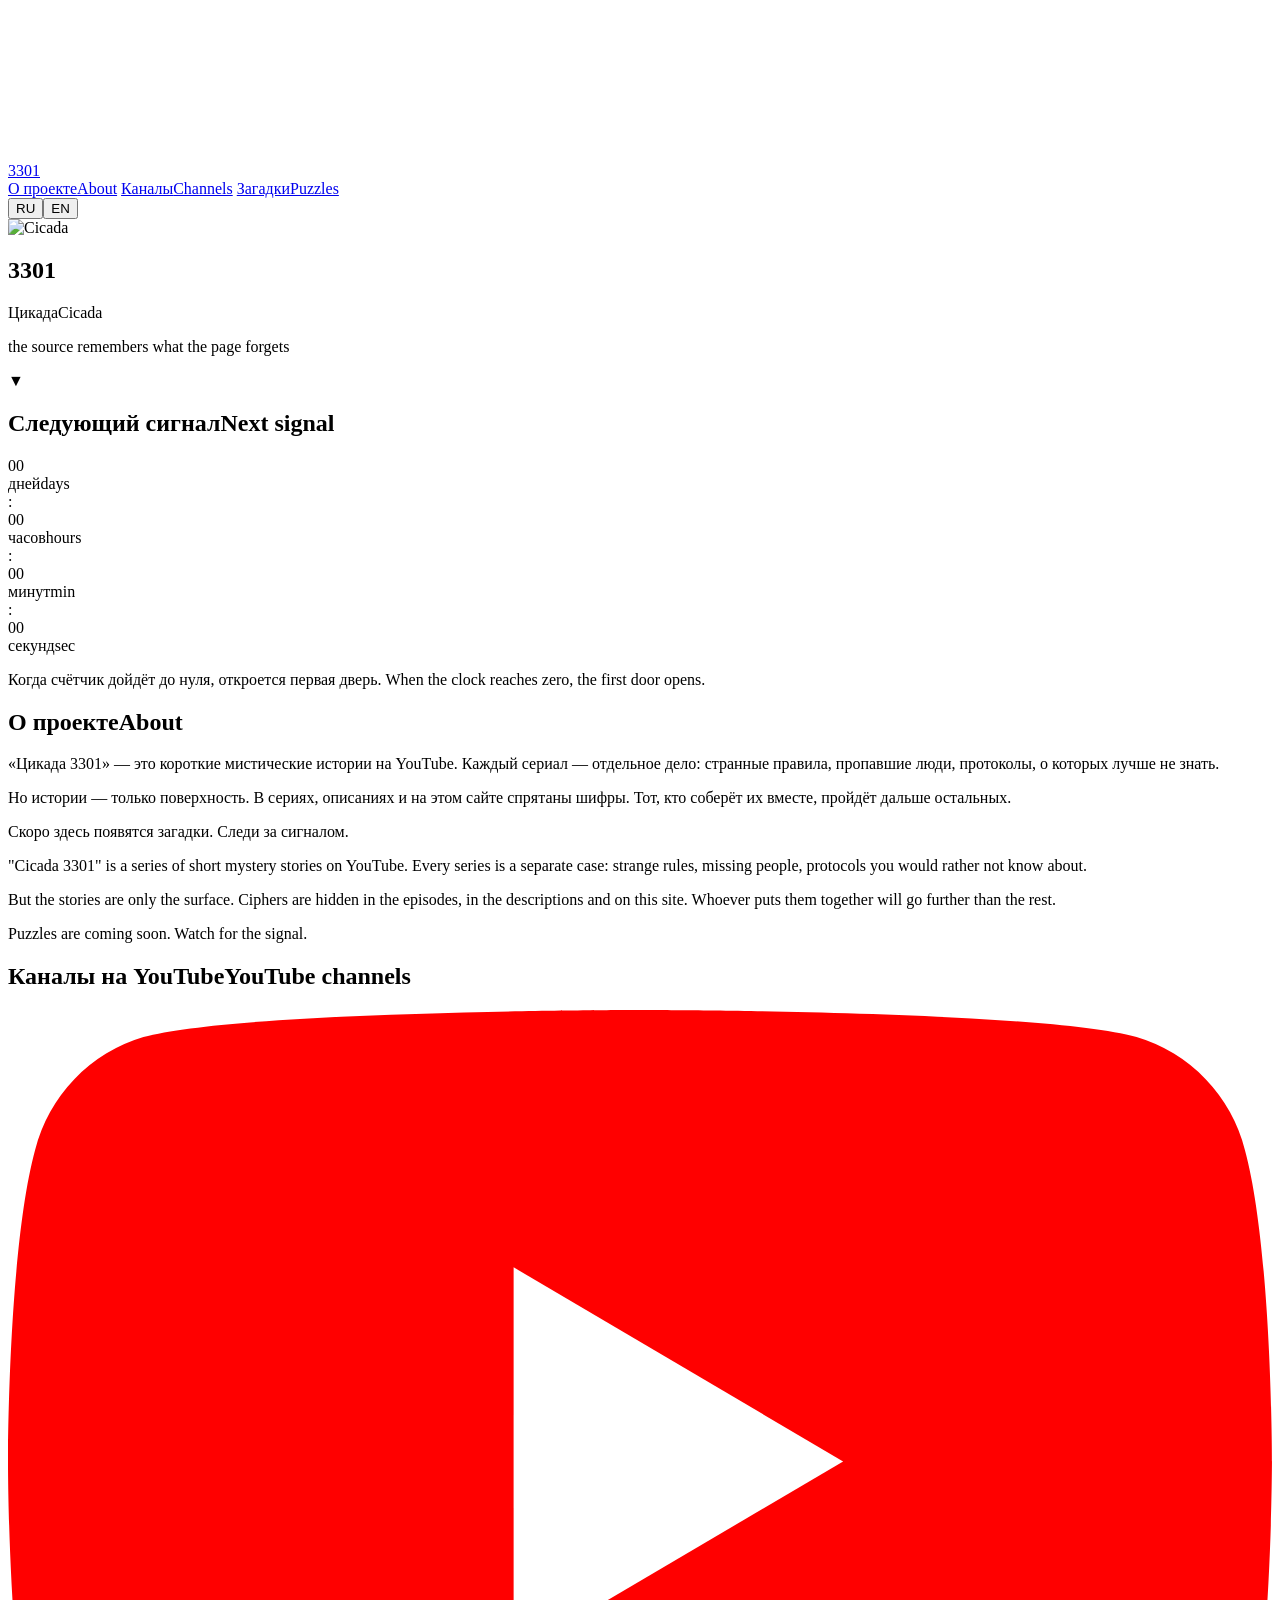
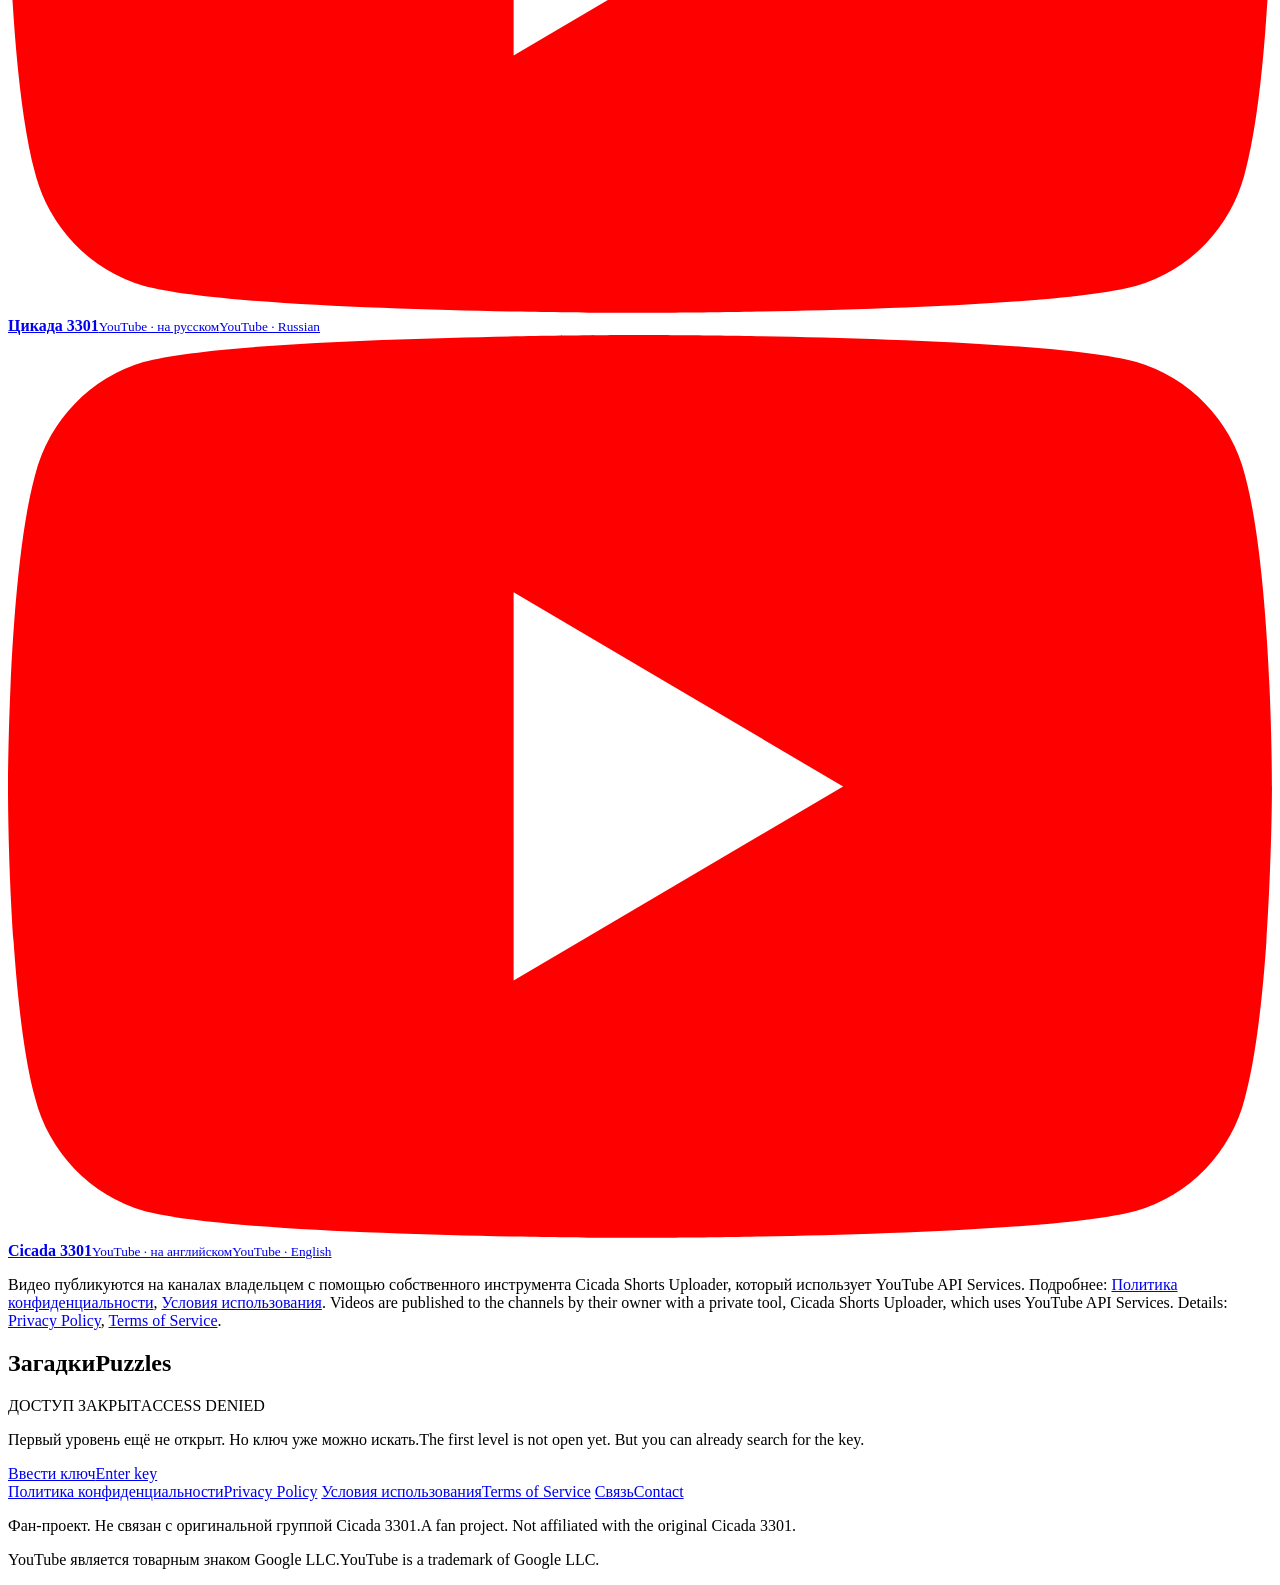
==== index.html @ 22f9b99c "Add files via upload" ====
<!doctype html>
<html lang="en" data-lang="en">
<head>
<meta charset="utf-8">
<meta name="viewport" content="width=device-width, initial-scale=1">
<title data-ru="Цикада 3301" data-en="Cicada 3301">Cicada 3301</title>
<meta name="description" content="Cicada 3301 / Цикада 3301 — mystery short stories on YouTube, ciphers and puzzles. A fan project.">
<link rel="icon" href="assets/cicada.svg" type="image/svg+xml">
<link rel="preconnect" href="https://fonts.googleapis.com">
<link rel="stylesheet" href="https://fonts.googleapis.com/css2?family=IBM+Plex+Mono:wght@400;700&display=swap">
<link rel="stylesheet" href="assets/style.css">
</head>
<body>
<!--
  SGVsbG8uIFlvdSBsb29rZWQgY2xvc2VyIHRoYW4gbW9zdC4gVGhlIGZpcnN0IGtleSBhcnJpdmVzIHdoZW4gdGhlIGNsb2NrIHJlYWNoZXMgemVyby4gVW50aWwgdGhlbjogd2F0Y2ggZXZlcnkgZXBpc29kZSB0byB0aGUgdmVyeSBsYXN0IGZyYW1lLiAzMzAx
-->
<canvas id="noise"></canvas>
<div class="scanlines"></div>
<div class="vignette"></div>

<div class="wrap">
  <header class="top">
    <a class="home-link" href="index.html">3301</a>
    <nav>
      <a href="#about"><span data-l="ru">О проекте</span><span data-l="en">About</span></a>
      <a href="#channels"><span data-l="ru">Каналы</span><span data-l="en">Channels</span></a>
      <a href="puzzles.html"><span data-l="ru">Загадки</span><span data-l="en">Puzzles</span></a>
    </nav>
    <div class="lang"><button data-set="ru">RU</button><button data-set="en">EN</button></div>
  </header>

  <section class="hero">
    <img class="cicada" src="assets/cicada.svg" alt="Cicada">
    <h1 class="glitch" data-text="3301">3301</h1>
    <div class="sub"><span data-l="ru">Цикада</span><span data-l="en">Cicada</span></div>

    <template data-msg="ru">
      <p>Здравствуй.</p>
      <p>Мы ищем тех, кто замечает то, что остальные пропускают.</p>
      <p>Ответы уже здесь. Не все из них видны.</p>
      <p>Удачи.</p>
    </template>
    <template data-msg="en">
      <p>Hello.</p>
      <p>We are looking for those who notice what others miss.</p>
      <p>The answers are already here. Not all of them are visible.</p>
      <p>Good luck.</p>
    </template>
    <div class="message" data-typed></div>
    <p class="void">the source remembers what the page forgets</p>
    <div class="scroll-hint">▼</div>
  </section>

  <section id="signal">
    <h2><span data-l="ru">Следующий сигнал</span><span data-l="en">Next signal</span></h2>
    <div class="countdown">
      <div class="cell"><div class="num" data-d>00</div><div class="lbl"><span data-l="ru">дней</span><span data-l="en">days</span></div></div>
      <div class="sep">:</div>
      <div class="cell"><div class="num" data-h>00</div><div class="lbl"><span data-l="ru">часов</span><span data-l="en">hours</span></div></div>
      <div class="sep">:</div>
      <div class="cell"><div class="num" data-m>00</div><div class="lbl"><span data-l="ru">минут</span><span data-l="en">min</span></div></div>
      <div class="sep">:</div>
      <div class="cell"><div class="num" data-s>00</div><div class="lbl"><span data-l="ru">секунд</span><span data-l="en">sec</span></div></div>
    </div>
    <p class="signal-note">
      <span data-l="ru">Когда счётчик дойдёт до нуля, откроется первая дверь.</span>
      <span data-l="en">When the clock reaches zero, the first door opens.</span>
    </p>
    <p class="signal-note signal-live" hidden>
      <span data-l="ru">Сигнал получен. Ищи.</span>
      <span data-l="en">Signal received. Search.</span>
    </p>
  </section>

  <section id="about">
    <h2><span data-l="ru">О проекте</span><span data-l="en">About</span></h2>
    <div data-l="ru">
      <p>«Цикада 3301» — это короткие мистические истории на YouTube. Каждый сериал — отдельное дело: странные правила, пропавшие люди, протоколы, о которых лучше не знать.</p>
      <p>Но истории — только поверхность. В сериях, описаниях и на этом сайте спрятаны шифры. Тот, кто соберёт их вместе, пройдёт дальше остальных.</p>
      <p>Скоро здесь появятся загадки. Следи за сигналом.</p>
    </div>
    <div data-l="en">
      <p>"Cicada 3301" is a series of short mystery stories on YouTube. Every series is a separate case: strange rules, missing people, protocols you would rather not know about.</p>
      <p>But the stories are only the surface. Ciphers are hidden in the episodes, in the descriptions and on this site. Whoever puts them together will go further than the rest.</p>
      <p>Puzzles are coming soon. Watch for the signal.</p>
    </div>
  </section>

  <section id="channels">
    <h2><span data-l="ru">Каналы на YouTube</span><span data-l="en">YouTube channels</span></h2>
    <div class="channels">
      <a class="channel" href="https://www.youtube.com/channel/UC3V9OMhAj-2E0dM-iH7ePkg" target="_blank" rel="noopener">
        <svg class="yt" viewBox="0 0 28 20" aria-label="YouTube"><path fill="#FF0000" d="M27.4 3.1A3.5 3.5 0 0 0 25 .6C22.8 0 14 0 14 0S5.2 0 3 .6A3.5 3.5 0 0 0 .6 3.1C0 5.3 0 10 0 10s0 4.7.6 6.9A3.5 3.5 0 0 0 3 19.4c2.2.6 11 .6 11 .6s8.8 0 11-.6a3.5 3.5 0 0 0 2.4-2.5c.6-2.2.6-6.9.6-6.9s0-4.7-.6-6.9Z"/><path fill="#fff" d="m11.2 14.3 7.3-4.3-7.3-4.3v8.6Z"/></svg>
        <span><b>Цикада 3301</b><small><span data-l="ru">YouTube · на русском</span><span data-l="en">YouTube · Russian</span></small></span>
      </a>
      <a class="channel" href="https://www.youtube.com/channel/UCgP9jRkaAJPh_b6TvErUX9g" target="_blank" rel="noopener">
        <svg class="yt" viewBox="0 0 28 20" aria-label="YouTube"><path fill="#FF0000" d="M27.4 3.1A3.5 3.5 0 0 0 25 .6C22.8 0 14 0 14 0S5.2 0 3 .6A3.5 3.5 0 0 0 .6 3.1C0 5.3 0 10 0 10s0 4.7.6 6.9A3.5 3.5 0 0 0 3 19.4c2.2.6 11 .6 11 .6s8.8 0 11-.6a3.5 3.5 0 0 0 2.4-2.5c.6-2.2.6-6.9.6-6.9s0-4.7-.6-6.9Z"/><path fill="#fff" d="m11.2 14.3 7.3-4.3-7.3-4.3v8.6Z"/></svg>
        <span><b>Cicada 3301</b><small><span data-l="ru">YouTube · на английском</span><span data-l="en">YouTube · English</span></small></span>
      </a>
    </div>
    <p class="yt-note">
      <span data-l="ru">Видео публикуются на каналах владельцем с помощью собственного инструмента Cicada Shorts Uploader, который использует YouTube API Services. Подробнее: <a href="privacy.html">Политика конфиденциальности</a>, <a href="terms.html">Условия использования</a>.</span>
      <span data-l="en">Videos are published to the channels by their owner with a private tool, Cicada Shorts Uploader, which uses YouTube API Services. Details: <a href="privacy.html">Privacy Policy</a>, <a href="terms.html">Terms of Service</a>.</span>
    </p>
  </section>

  <section id="puzzles">
    <h2><span data-l="ru">Загадки</span><span data-l="en">Puzzles</span></h2>
    <div class="gate">
      <div class="status"><span data-l="ru">ДОСТУП ЗАКРЫТ</span><span data-l="en">ACCESS DENIED</span></div>
      <p><span data-l="ru">Первый уровень ещё не открыт. Но ключ уже можно искать.</span><span data-l="en">The first level is not open yet. But you can already search for the key.</span></p>
      <a class="btn" href="puzzles.html"><span data-l="ru">Ввести ключ</span><span data-l="en">Enter key</span></a>
    </div>
  </section>
</div>

<footer>
  <div class="wrap">
    <div class="links">
      <a href="privacy.html"><span data-l="ru">Политика конфиденциальности</span><span data-l="en">Privacy Policy</span></a>
      <a href="terms.html"><span data-l="ru">Условия использования</span><span data-l="en">Terms of Service</span></a>
      <a href="mailto:cciccaddaa.33.01@gmail.com"><span data-l="ru">Связь</span><span data-l="en">Contact</span></a>
    </div>
    <p><span data-l="ru">Фан-проект. Не связан с оригинальной группой Cicada 3301.</span><span data-l="en">A fan project. Not affiliated with the original Cicada 3301.</span></p>
    <p><span data-l="ru">YouTube является товарным знаком Google LLC.</span><span data-l="en">YouTube is a trademark of Google LLC.</span></p>
  </div>
</footer>

<script src="assets/site.js"></script>
</body>
</html>
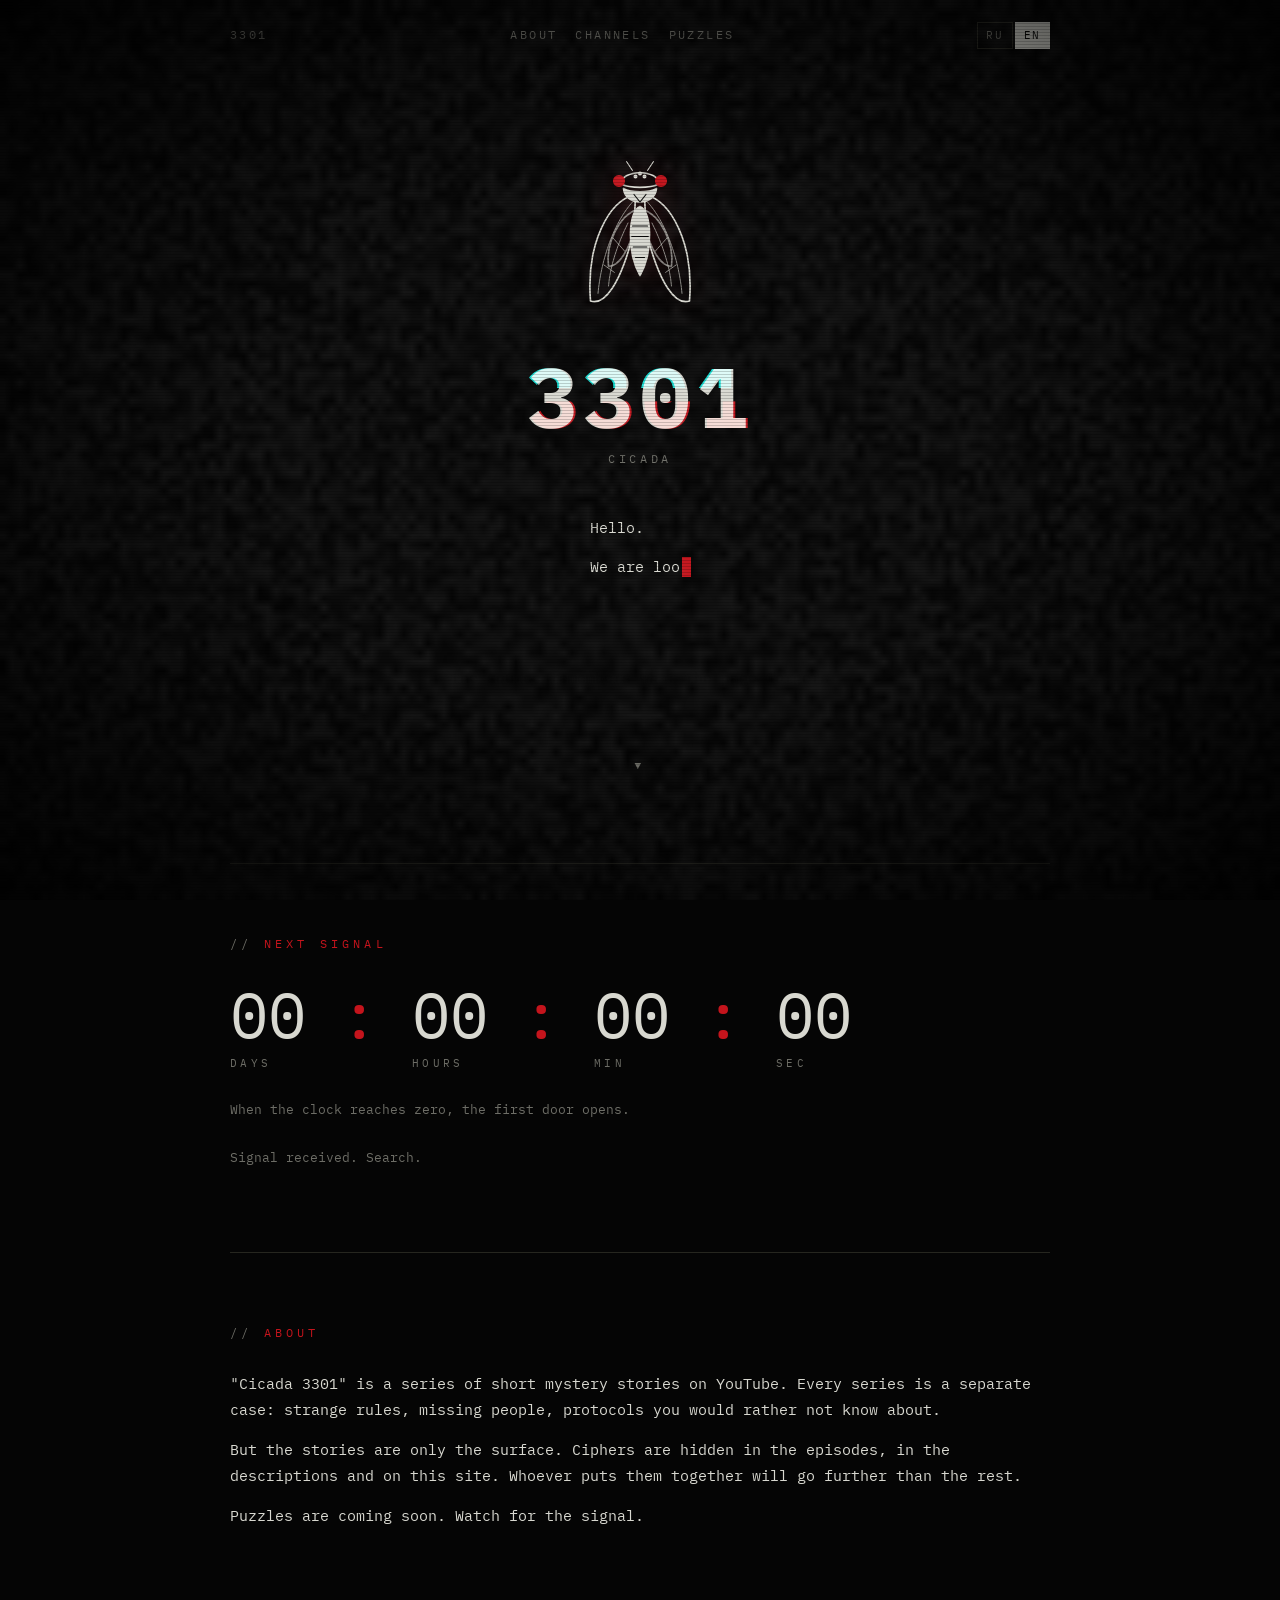
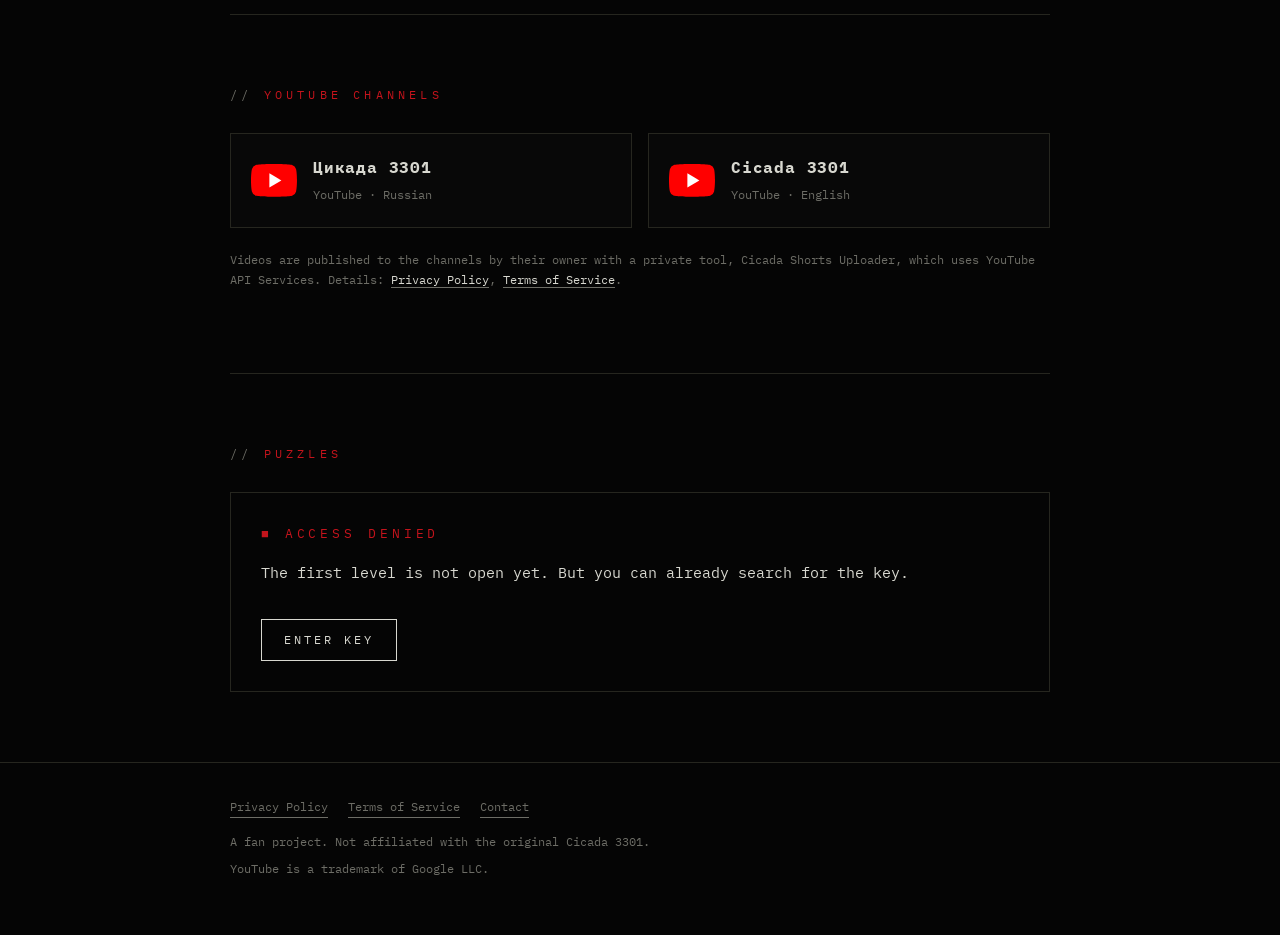
==== commit 030f5799: "Add files via upload" ====
--- a/index.html
+++ b/index.html
@@ -5,10 +5,10 @@
 <meta name="viewport" content="width=device-width, initial-scale=1">
 <title data-ru="Цикада 3301" data-en="Cicada 3301">Cicada 3301</title>
 <meta name="description" content="Cicada 3301 / Цикада 3301 — mystery short stories on YouTube, ciphers and puzzles. A fan project.">
-<link rel="icon" href="assets/cicada.svg" type="image/svg+xml">
+<link rel="icon" href="cicada.svg" type="image/svg+xml">
 <link rel="preconnect" href="https://fonts.googleapis.com">
 <link rel="stylesheet" href="https://fonts.googleapis.com/css2?family=IBM+Plex+Mono:wght@400;700&display=swap">
-<link rel="stylesheet" href="assets/style.css">
+<link rel="stylesheet" href="style.css">
 </head>
 <body>
 <!--
@@ -30,7 +30,7 @@
   </header>
 
   <section class="hero">
-    <img class="cicada" src="assets/cicada.svg" alt="Cicada">
+    <img class="cicada" src="cicada.svg" alt="Cicada">
     <h1 class="glitch" data-text="3301">3301</h1>
     <div class="sub"><span data-l="ru">Цикада</span><span data-l="en">Cicada</span></div>
 
@@ -126,6 +126,6 @@
   </div>
 </footer>
 
-<script src="assets/site.js"></script>
+<script src="site.js"></script>
 </body>
 </html>
--- a/style.css
+++ b/style.css
@@ -0,0 +1,199 @@
+:root {
+  --bg: #050505;
+  --fg: #d8d8d0;
+  --dim: #6d6d66;
+  --faint: #26261f;
+  --red: #c4141c;
+  --cyan: #19e0d6;
+  --mono: "IBM Plex Mono", "Consolas", "Courier New", monospace;
+  --serif: "Cormorant Garamond", Georgia, serif;
+}
+
+* { box-sizing: border-box; }
+
+html, body { margin: 0; padding: 0; }
+
+body {
+  background: var(--bg);
+  color: var(--fg);
+  font-family: var(--mono);
+  font-size: 15px;
+  line-height: 1.7;
+  min-height: 100vh;
+  overflow-x: hidden;
+}
+
+/* language switching: only the active language is visible */
+html[data-lang="ru"] [data-l="en"],
+html[data-lang="en"] [data-l="ru"] { display: none !important; }
+
+a { color: var(--fg); text-decoration: none; border-bottom: 1px solid var(--dim); transition: color .2s, border-color .2s; }
+a:hover { color: var(--red); border-color: var(--red); }
+
+::selection { background: var(--red); color: #000; }
+
+/* ---------- atmosphere layers ---------- */
+#noise {
+  position: fixed; inset: 0; width: 100%; height: 100%;
+  pointer-events: none; z-index: 50; opacity: .07; mix-blend-mode: screen;
+}
+.scanlines {
+  position: fixed; inset: 0; pointer-events: none; z-index: 51;
+  background: repeating-linear-gradient(to bottom, rgba(0,0,0,0) 0, rgba(0,0,0,0) 2px, rgba(0,0,0,.35) 3px);
+}
+.vignette {
+  position: fixed; inset: 0; pointer-events: none; z-index: 52;
+  background: radial-gradient(ellipse at center, rgba(0,0,0,0) 45%, rgba(0,0,0,.85) 100%);
+}
+body.flash { animation: flash .12s steps(2) 1; }
+@keyframes flash { 50% { filter: invert(1) hue-rotate(180deg); } }
+
+/* ---------- layout ---------- */
+.wrap { max-width: 860px; margin: 0 auto; padding: 0 20px; position: relative; z-index: 2; }
+
+header.top {
+  display: flex; justify-content: space-between; align-items: center;
+  padding: 22px 0; font-size: 12px; letter-spacing: .2em; text-transform: uppercase; color: var(--dim);
+}
+header.top nav { display: flex; gap: 18px; flex-wrap: wrap; }
+header.top nav a { border: 0; color: var(--dim); }
+header.top nav a:hover { color: var(--fg); }
+.home-link { border: 0; color: var(--dim); }
+
+.lang { display: flex; gap: 2px; }
+.lang button {
+  background: none; border: 1px solid var(--faint); color: var(--dim);
+  font: inherit; font-size: 11px; letter-spacing: .15em; padding: 3px 8px; cursor: pointer;
+}
+.lang button.on { color: var(--bg); background: var(--fg); border-color: var(--fg); }
+
+section { padding: 70px 0; border-top: 1px solid var(--faint); }
+section:first-of-type { border-top: 0; }
+
+h2 {
+  font-size: 12px; font-weight: 400; letter-spacing: .35em; text-transform: uppercase;
+  color: var(--red); margin: 0 0 28px;
+}
+h2::before { content: "// "; color: var(--dim); }
+
+/* ---------- hero ---------- */
+.hero { min-height: 88vh; display: flex; flex-direction: column; justify-content: center; align-items: center; text-align: center; padding: 40px 0 60px; }
+
+.cicada { width: 150px; height: auto; color: var(--fg); animation: breathe 6s ease-in-out infinite; filter: drop-shadow(0 0 18px rgba(196,20,28,.25)); }
+@keyframes breathe { 50% { opacity: .75; transform: scale(.985); } }
+.cicada.twitch { animation: twitch .25s steps(3) 1; }
+@keyframes twitch {
+  0% { transform: translate(0,0); filter: drop-shadow(-4px 0 0 var(--cyan)) drop-shadow(4px 0 0 var(--red)); }
+  50% { transform: translate(3px,-2px) skewX(8deg); }
+  100% { transform: translate(0,0); }
+}
+
+.glitch {
+  position: relative; display: inline-block;
+  font-size: clamp(38px, 9vw, 84px); font-weight: 700; letter-spacing: .08em; margin: 34px 0 8px; line-height: 1.05;
+}
+.glitch::before, .glitch::after {
+  content: attr(data-text); position: absolute; left: 0; top: 0; width: 100%; overflow: hidden;
+}
+.glitch::before { color: var(--cyan); transform: translate(-2px, 0); clip-path: inset(0 0 60% 0); animation: g1 3.2s infinite steps(1); mix-blend-mode: screen; }
+.glitch::after  { color: var(--red);  transform: translate(2px, 0);  clip-path: inset(55% 0 0 0); animation: g2 2.7s infinite steps(1); mix-blend-mode: screen; }
+@keyframes g1 {
+  0%, 88%, 100% { clip-path: inset(0 0 100% 0); }
+  89% { clip-path: inset(10% 0 60% 0); transform: translate(-6px, 0); }
+  92% { clip-path: inset(40% 0 30% 0); transform: translate(4px, 0); }
+  95% { clip-path: inset(70% 0 5% 0); transform: translate(-3px, 0); }
+}
+@keyframes g2 {
+  0%, 82%, 100% { clip-path: inset(100% 0 0 0); }
+  83% { clip-path: inset(60% 0 20% 0); transform: translate(5px, 0); }
+  87% { clip-path: inset(20% 0 65% 0); transform: translate(-5px, 0); }
+  90% { clip-path: inset(80% 0 2% 0); transform: translate(2px, 0); }
+}
+
+.sub { color: var(--dim); letter-spacing: .3em; font-size: 12px; text-transform: uppercase; }
+
+.message { max-width: 560px; margin: 46px auto 0; text-align: left; min-height: 9em; }
+.message p { margin: 0 0 .9em; }
+.typed::after { content: "█"; animation: blink 1s steps(1) infinite; margin-left: 2px; color: var(--red); }
+@keyframes blink { 50% { opacity: 0; } }
+
+.scroll-hint { margin-top: 50px; font-size: 11px; letter-spacing: .4em; color: var(--dim); animation: breathe 3s infinite; }
+
+/* hidden-on-black text: visible only when selected */
+.void { color: var(--bg); }
+.void::selection { color: var(--red); background: var(--bg); }
+
+/* ---------- countdown ---------- */
+.countdown { display: flex; gap: clamp(10px, 4vw, 34px); flex-wrap: wrap; }
+.countdown .cell { min-width: 70px; }
+.countdown .num { font-size: clamp(36px, 8vw, 64px); line-height: 1; font-variant-numeric: tabular-nums; }
+.countdown .lbl { font-size: 11px; letter-spacing: .3em; color: var(--dim); text-transform: uppercase; margin-top: 8px; }
+.countdown .sep { font-size: clamp(36px, 8vw, 64px); line-height: 1; color: var(--red); animation: blink 1s steps(1) infinite; }
+.signal-note { color: var(--dim); margin-top: 26px; font-size: 13px; }
+
+/* ---------- channels ---------- */
+.channels { display: grid; grid-template-columns: repeat(auto-fit, minmax(240px, 1fr)); gap: 16px; }
+.channel {
+  display: flex; align-items: center; gap: 16px; padding: 20px; border: 1px solid var(--faint);
+  background: rgba(255,255,255,.015); transition: border-color .2s, transform .2s;
+}
+.channel:hover { border-color: var(--red); transform: translateY(-2px); color: var(--fg); }
+.channel .yt { width: 46px; flex: none; }
+.channel b { display: block; font-size: 16px; letter-spacing: .05em; }
+.channel small { color: var(--dim); font-size: 12px; }
+.yt-note { color: var(--dim); font-size: 12px; margin-top: 22px; }
+
+/* ---------- gate (puzzles teaser + page) ---------- */
+.gate { border: 1px solid var(--faint); padding: 30px; position: relative; }
+.gate .status { color: var(--red); letter-spacing: .3em; font-size: 13px; }
+.gate .status::before { content: "■ "; animation: blink 1.4s steps(1) infinite; }
+.btn {
+  display: inline-block; margin-top: 18px; padding: 10px 22px; border: 1px solid var(--fg);
+  letter-spacing: .25em; font-size: 12px; text-transform: uppercase; background: none; color: var(--fg); font-family: inherit; cursor: pointer;
+}
+.btn:hover { background: var(--fg); color: var(--bg); border-color: var(--fg); }
+
+.keyform { display: flex; gap: 0; margin-top: 26px; max-width: 460px; }
+.keyform input {
+  flex: 1; background: transparent; border: 1px solid var(--dim); border-right: 0; color: var(--fg);
+  font: inherit; padding: 10px 14px; letter-spacing: .15em; outline: none; min-width: 0;
+}
+.keyform input:focus { border-color: var(--red); }
+.keyform .btn { margin: 0; }
+.verdict { min-height: 1.7em; margin-top: 14px; color: var(--red); letter-spacing: .1em; }
+.shake { animation: shake .3s 1; }
+@keyframes shake { 25% { transform: translateX(-6px); } 75% { transform: translateX(6px); } }
+
+.levels { list-style: none; padding: 0; margin: 34px 0 0; }
+.levels li { display: flex; justify-content: space-between; padding: 12px 0; border-bottom: 1px dashed var(--faint); color: var(--dim); }
+.levels li .lock { color: var(--red); }
+
+/* ---------- legal pages ---------- */
+.doc { padding: 40px 0 80px; }
+.doc h1 { font-size: clamp(26px, 5vw, 38px); letter-spacing: .05em; margin: 10px 0 4px; }
+.doc .updated { color: var(--dim); font-size: 13px; margin-bottom: 40px; }
+.doc h3 { font-size: 14px; letter-spacing: .15em; text-transform: uppercase; color: var(--red); margin: 36px 0 10px; font-weight: 400; }
+.doc ul, .doc ol { padding-left: 22px; }
+.doc ol li { margin-bottom: 14px; }
+.doc li { margin-bottom: 6px; }
+
+/* ---------- footer ---------- */
+footer {
+  border-top: 1px solid var(--faint); padding: 34px 0 50px; color: var(--dim); font-size: 12px; position: relative; z-index: 2;
+}
+footer .links { display: flex; gap: 20px; flex-wrap: wrap; margin-bottom: 14px; }
+footer .links a { color: var(--dim); }
+footer p { margin: 6px 0; }
+
+@media (max-width: 560px) {
+  body { font-size: 14px; }
+  .wrap { padding: 0 16px; }
+  header.top { flex-direction: column; gap: 12px; align-items: flex-start; }
+  section { padding: 52px 0; }
+  .gate { padding: 22px; }
+  .countdown .sep { display: none; }
+}
+
+@media (prefers-reduced-motion: reduce) {
+  *, *::before, *::after { animation: none !important; transition: none !important; }
+}
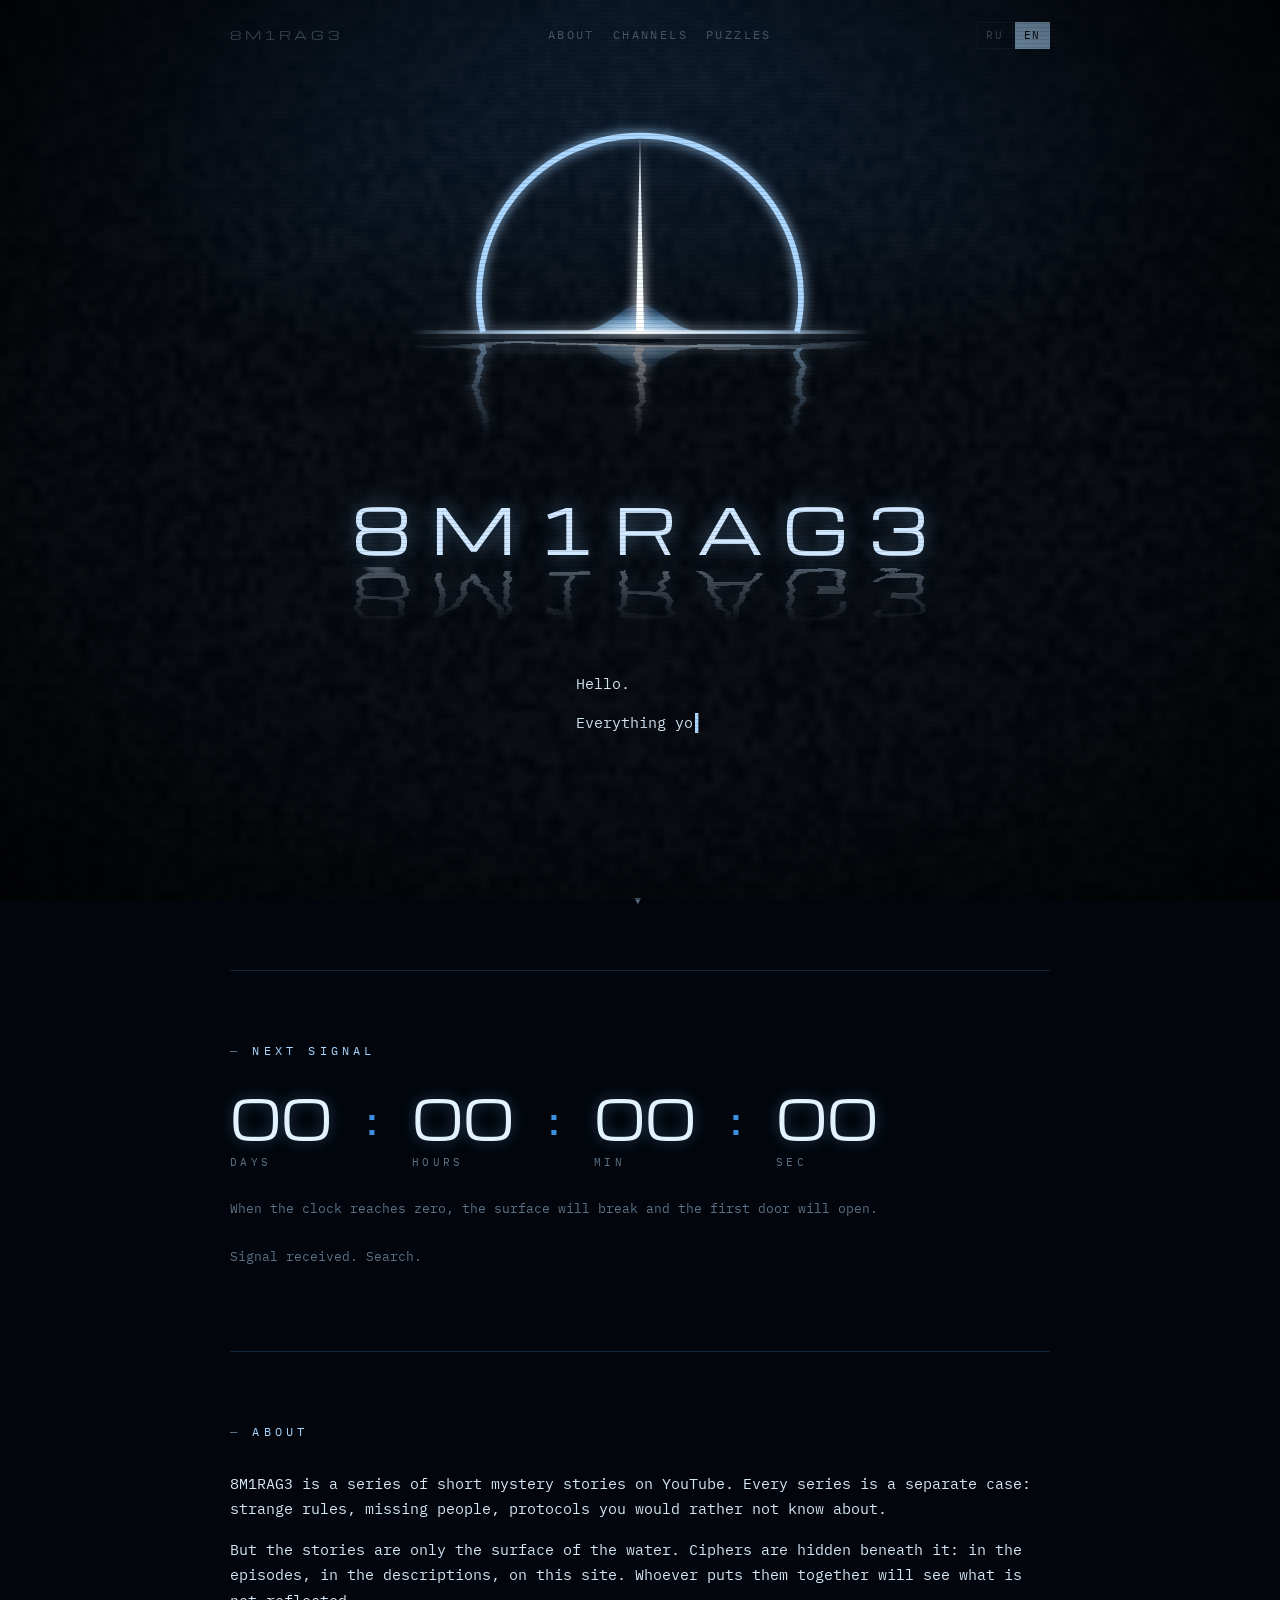
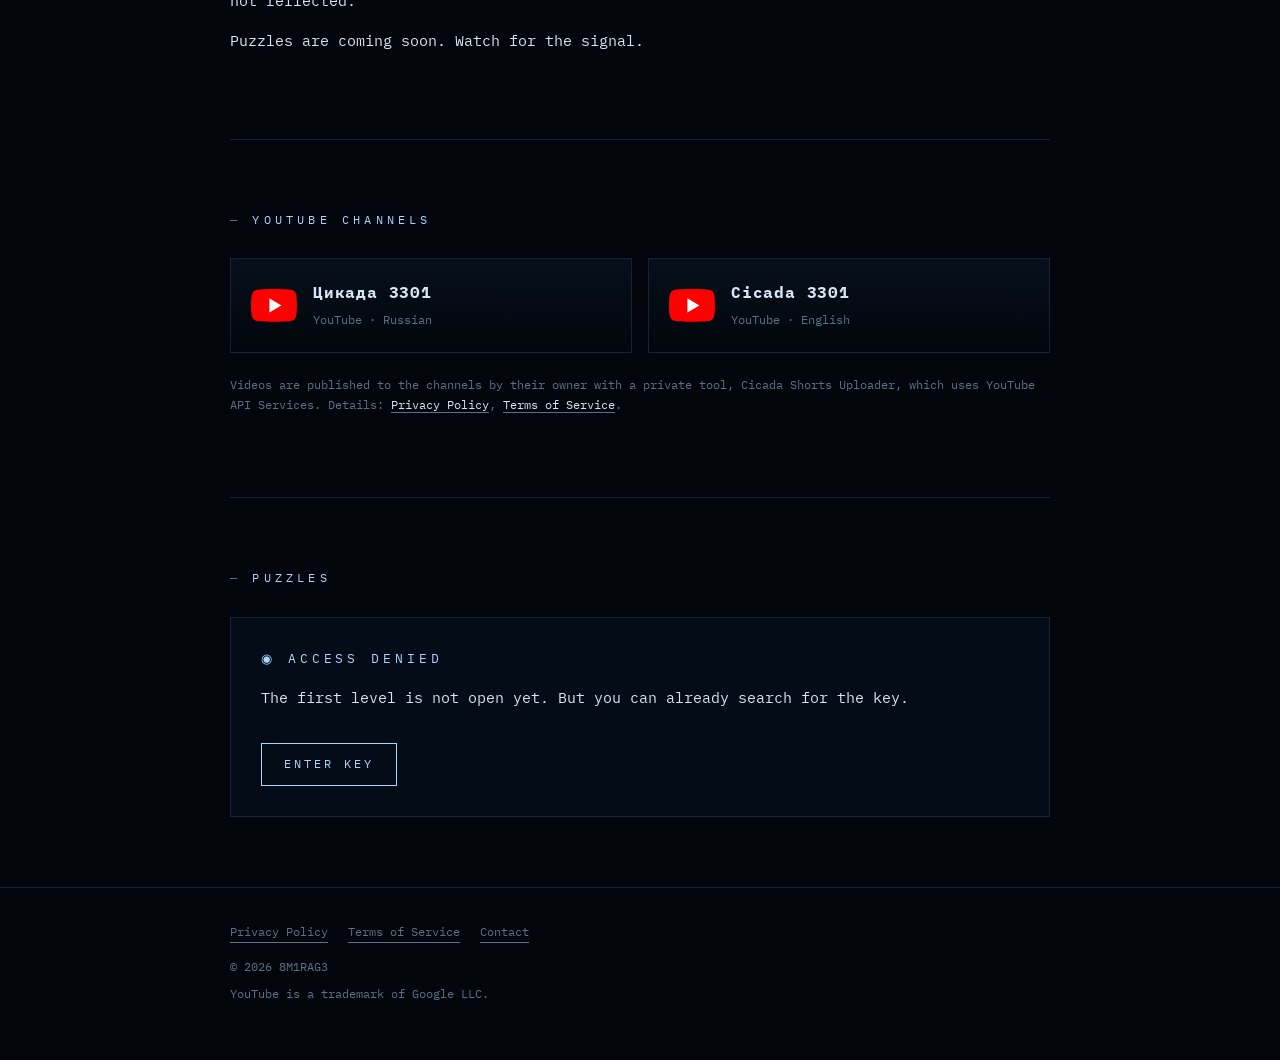
==== commit f295b6bf: "Rebrand site to 8M1RAG3: new logo with water reflection, ice-blue theme Drop fan-project disclaimers" ====
--- a/index.html
+++ b/index.html
@@ -3,24 +3,35 @@
 <head>
 <meta charset="utf-8">
 <meta name="viewport" content="width=device-width, initial-scale=1">
-<title data-ru="Цикада 3301" data-en="Cicada 3301">Cicada 3301</title>
-<meta name="description" content="Cicada 3301 / Цикада 3301 — mystery short stories on YouTube, ciphers and puzzles. A fan project.">
-<link rel="icon" href="cicada.svg" type="image/svg+xml">
+<title data-ru="8M1RAG3" data-en="8M1RAG3">8M1RAG3</title>
+<meta name="description" content="8M1RAG3 — mystery short stories on YouTube, ciphers and puzzles.">
+<meta property="og:title" content="8M1RAG3">
+<meta property="og:description" content="Everything you see is a reflection.">
+<meta property="og:image" content="poster.webp">
+<link rel="icon" href="mirage.svg" type="image/svg+xml">
 <link rel="preconnect" href="https://fonts.googleapis.com">
-<link rel="stylesheet" href="https://fonts.googleapis.com/css2?family=IBM+Plex+Mono:wght@400;700&display=swap">
+<link rel="stylesheet" href="https://fonts.googleapis.com/css2?family=IBM+Plex+Mono:wght@400;700&family=Michroma&display=swap">
 <link rel="stylesheet" href="style.css">
 </head>
 <body>
 <!--
-  SGVsbG8uIFlvdSBsb29rZWQgY2xvc2VyIHRoYW4gbW9zdC4gVGhlIGZpcnN0IGtleSBhcnJpdmVzIHdoZW4gdGhlIGNsb2NrIHJlYWNoZXMgemVyby4gVW50aWwgdGhlbjogd2F0Y2ggZXZlcnkgZXBpc29kZSB0byB0aGUgdmVyeSBsYXN0IGZyYW1lLiAzMzAx
+  [base64]
 -->
+<svg class="svgdefs" aria-hidden="true">
+  <filter id="water" x="-5%" y="-20%" width="110%" height="140%">
+    <feTurbulence type="fractalNoise" baseFrequency="0.006 0.08" numOctaves="2" seed="3" result="n">
+      <animate attributeName="baseFrequency" dur="10s" values="0.006 0.08;0.01 0.12;0.006 0.08" repeatCount="indefinite"/>
+    </feTurbulence>
+    <feDisplacementMap in="SourceGraphic" in2="n" scale="16" xChannelSelector="R" yChannelSelector="G"/>
+  </filter>
+</svg>
 <canvas id="noise"></canvas>
 <div class="scanlines"></div>
 <div class="vignette"></div>
 
 <div class="wrap">
   <header class="top">
-    <a class="home-link" href="index.html">3301</a>
+    <a class="home-link" href="index.html">8M1RAG3</a>
     <nav>
       <a href="#about"><span data-l="ru">О проекте</span><span data-l="en">About</span></a>
       <a href="#channels"><span data-l="ru">Каналы</span><span data-l="en">Channels</span></a>
@@ -30,24 +41,27 @@
   </header>
 
   <section class="hero">
-    <img class="cicada" src="cicada.svg" alt="Cicada">
-    <h1 class="glitch" data-text="3301">3301</h1>
-    <div class="sub"><span data-l="ru">Цикада</span><span data-l="en">Cicada</span></div>
+    <div class="mark">
+      <img class="real" src="mirage.svg" alt="8M1RAG3">
+      <img class="reflect" src="mirage.svg" alt="" aria-hidden="true">
+    </div>
+    <h1 class="word">8M1RAG3</h1>
+    <div class="word reflect" aria-hidden="true">8M1RAG3</div>
 
     <template data-msg="ru">
       <p>Здравствуй.</p>
-      <p>Мы ищем тех, кто замечает то, что остальные пропускают.</p>
-      <p>Ответы уже здесь. Не все из них видны.</p>
+      <p>Всё, что ты видишь, — лишь отражение. Правда лежит по другую сторону.</p>
+      <p>Мы ищем тех, кто умеет отличить одно от другого.</p>
       <p>Удачи.</p>
     </template>
     <template data-msg="en">
       <p>Hello.</p>
-      <p>We are looking for those who notice what others miss.</p>
-      <p>The answers are already here. Not all of them are visible.</p>
+      <p>Everything you see is only a reflection. The truth lies on the other side.</p>
+      <p>We are looking for those who can tell one from the other.</p>
       <p>Good luck.</p>
     </template>
     <div class="message" data-typed></div>
-    <p class="void">the source remembers what the page forgets</p>
+    <p class="void">the surface lies. the source does not.</p>
     <div class="scroll-hint">▼</div>
   </section>
 
@@ -63,8 +77,8 @@
       <div class="cell"><div class="num" data-s>00</div><div class="lbl"><span data-l="ru">секунд</span><span data-l="en">sec</span></div></div>
     </div>
     <p class="signal-note">
-      <span data-l="ru">Когда счётчик дойдёт до нуля, откроется первая дверь.</span>
-      <span data-l="en">When the clock reaches zero, the first door opens.</span>
+      <span data-l="ru">Когда счётчик дойдёт до нуля, поверхность дрогнет и откроется первая дверь.</span>
+      <span data-l="en">When the clock reaches zero, the surface will break and the first door will open.</span>
     </p>
     <p class="signal-note signal-live" hidden>
       <span data-l="ru">Сигнал получен. Ищи.</span>
@@ -75,13 +89,13 @@
   <section id="about">
     <h2><span data-l="ru">О проекте</span><span data-l="en">About</span></h2>
     <div data-l="ru">
-      <p>«Цикада 3301» — это короткие мистические истории на YouTube. Каждый сериал — отдельное дело: странные правила, пропавшие люди, протоколы, о которых лучше не знать.</p>
-      <p>Но истории — только поверхность. В сериях, описаниях и на этом сайте спрятаны шифры. Тот, кто соберёт их вместе, пройдёт дальше остальных.</p>
+      <p>8M1RAG3 — это короткие мистические истории на YouTube. Каждый сериал — отдельное дело: странные правила, пропавшие люди, протоколы, о которых лучше не знать.</p>
+      <p>Но истории — только поверхность воды. Под ней спрятаны шифры: в сериях, в описаниях, на этом сайте. Тот, кто соберёт их вместе, увидит то, что не отражается.</p>
       <p>Скоро здесь появятся загадки. Следи за сигналом.</p>
     </div>
     <div data-l="en">
-      <p>"Cicada 3301" is a series of short mystery stories on YouTube. Every series is a separate case: strange rules, missing people, protocols you would rather not know about.</p>
-      <p>But the stories are only the surface. Ciphers are hidden in the episodes, in the descriptions and on this site. Whoever puts them together will go further than the rest.</p>
+      <p>8M1RAG3 is a series of short mystery stories on YouTube. Every series is a separate case: strange rules, missing people, protocols you would rather not know about.</p>
+      <p>But the stories are only the surface of the water. Ciphers are hidden beneath it: in the episodes, in the descriptions, on this site. Whoever puts them together will see what is not reflected.</p>
       <p>Puzzles are coming soon. Watch for the signal.</p>
     </div>
   </section>
@@ -121,7 +135,7 @@
       <a href="terms.html"><span data-l="ru">Условия использования</span><span data-l="en">Terms of Service</span></a>
       <a href="mailto:cciccaddaa.33.01@gmail.com"><span data-l="ru">Связь</span><span data-l="en">Contact</span></a>
     </div>
-    <p><span data-l="ru">Фан-проект. Не связан с оригинальной группой Cicada 3301.</span><span data-l="en">A fan project. Not affiliated with the original Cicada 3301.</span></p>
+    <p>© 2026 8M1RAG3</p>
     <p><span data-l="ru">YouTube является товарным знаком Google LLC.</span><span data-l="en">YouTube is a trademark of Google LLC.</span></p>
   </div>
 </footer>
--- a/style.css
+++ b/style.css
@@ -1,12 +1,12 @@
 :root {
-  --bg: #050505;
-  --fg: #d8d8d0;
-  --dim: #6d6d66;
-  --faint: #26261f;
-  --red: #c4141c;
-  --cyan: #19e0d6;
+  --bg: #02060c;
+  --fg: #d6e6f5;
+  --ice: #a9d6ff;
+  --glow: #3d8fe0;
+  --dim: #5d7186;
+  --faint: #12233a;
   --mono: "IBM Plex Mono", "Consolas", "Courier New", monospace;
-  --serif: "Cormorant Garamond", Georgia, serif;
+  --wide: "Michroma", "Eurostile", "Segoe UI", sans-serif;
 }
 
 * { box-sizing: border-box; }
@@ -15,6 +15,8 @@
 
 body {
   background: var(--bg);
+  background-image: radial-gradient(ellipse 90% 60% at 50% 0%, #0a1d33 0%, rgba(2,6,12,0) 70%);
+  background-attachment: fixed;
   color: var(--fg);
   font-family: var(--mono);
   font-size: 15px;
@@ -28,25 +30,25 @@
 html[data-lang="en"] [data-l="ru"] { display: none !important; }
 
 a { color: var(--fg); text-decoration: none; border-bottom: 1px solid var(--dim); transition: color .2s, border-color .2s; }
-a:hover { color: var(--red); border-color: var(--red); }
-
-::selection { background: var(--red); color: #000; }
+a:hover { color: var(--ice); border-color: var(--ice); }
+
+::selection { background: var(--ice); color: var(--bg); }
 
 /* ---------- atmosphere layers ---------- */
 #noise {
   position: fixed; inset: 0; width: 100%; height: 100%;
-  pointer-events: none; z-index: 50; opacity: .07; mix-blend-mode: screen;
+  pointer-events: none; z-index: 50; opacity: .045; mix-blend-mode: screen;
 }
 .scanlines {
   position: fixed; inset: 0; pointer-events: none; z-index: 51;
-  background: repeating-linear-gradient(to bottom, rgba(0,0,0,0) 0, rgba(0,0,0,0) 2px, rgba(0,0,0,.35) 3px);
+  background: repeating-linear-gradient(to bottom, rgba(0,0,0,0) 0, rgba(0,0,0,0) 3px, rgba(0,0,0,.22) 4px);
 }
 .vignette {
   position: fixed; inset: 0; pointer-events: none; z-index: 52;
-  background: radial-gradient(ellipse at center, rgba(0,0,0,0) 45%, rgba(0,0,0,.85) 100%);
-}
-body.flash { animation: flash .12s steps(2) 1; }
-@keyframes flash { 50% { filter: invert(1) hue-rotate(180deg); } }
+  background: radial-gradient(ellipse at center, rgba(0,0,0,0) 50%, rgba(0,0,0,.8) 100%);
+}
+body.flash { animation: flash .18s ease-out 1; }
+@keyframes flash { 40% { filter: brightness(1.9) saturate(1.4) blur(.6px); } }
 
 /* ---------- layout ---------- */
 .wrap { max-width: 860px; margin: 0 auto; padding: 0 20px; position: relative; z-index: 2; }
@@ -58,124 +60,124 @@
 header.top nav { display: flex; gap: 18px; flex-wrap: wrap; }
 header.top nav a { border: 0; color: var(--dim); }
 header.top nav a:hover { color: var(--fg); }
-.home-link { border: 0; color: var(--dim); }
+.home-link { border: 0; color: var(--dim); font-family: var(--wide); letter-spacing: .3em; }
 
 .lang { display: flex; gap: 2px; }
 .lang button {
   background: none; border: 1px solid var(--faint); color: var(--dim);
   font: inherit; font-size: 11px; letter-spacing: .15em; padding: 3px 8px; cursor: pointer;
 }
-.lang button.on { color: var(--bg); background: var(--fg); border-color: var(--fg); }
+.lang button.on { color: var(--bg); background: var(--ice); border-color: var(--ice); }
 
 section { padding: 70px 0; border-top: 1px solid var(--faint); }
 section:first-of-type { border-top: 0; }
 
 h2 {
   font-size: 12px; font-weight: 400; letter-spacing: .35em; text-transform: uppercase;
-  color: var(--red); margin: 0 0 28px;
-}
-h2::before { content: "// "; color: var(--dim); }
-
-/* ---------- hero ---------- */
-.hero { min-height: 88vh; display: flex; flex-direction: column; justify-content: center; align-items: center; text-align: center; padding: 40px 0 60px; }
-
-.cicada { width: 150px; height: auto; color: var(--fg); animation: breathe 6s ease-in-out infinite; filter: drop-shadow(0 0 18px rgba(196,20,28,.25)); }
-@keyframes breathe { 50% { opacity: .75; transform: scale(.985); } }
-.cicada.twitch { animation: twitch .25s steps(3) 1; }
-@keyframes twitch {
-  0% { transform: translate(0,0); filter: drop-shadow(-4px 0 0 var(--cyan)) drop-shadow(4px 0 0 var(--red)); }
-  50% { transform: translate(3px,-2px) skewX(8deg); }
-  100% { transform: translate(0,0); }
-}
-
-.glitch {
-  position: relative; display: inline-block;
-  font-size: clamp(38px, 9vw, 84px); font-weight: 700; letter-spacing: .08em; margin: 34px 0 8px; line-height: 1.05;
-}
-.glitch::before, .glitch::after {
-  content: attr(data-text); position: absolute; left: 0; top: 0; width: 100%; overflow: hidden;
-}
-.glitch::before { color: var(--cyan); transform: translate(-2px, 0); clip-path: inset(0 0 60% 0); animation: g1 3.2s infinite steps(1); mix-blend-mode: screen; }
-.glitch::after  { color: var(--red);  transform: translate(2px, 0);  clip-path: inset(55% 0 0 0); animation: g2 2.7s infinite steps(1); mix-blend-mode: screen; }
-@keyframes g1 {
-  0%, 88%, 100% { clip-path: inset(0 0 100% 0); }
-  89% { clip-path: inset(10% 0 60% 0); transform: translate(-6px, 0); }
-  92% { clip-path: inset(40% 0 30% 0); transform: translate(4px, 0); }
-  95% { clip-path: inset(70% 0 5% 0); transform: translate(-3px, 0); }
-}
-@keyframes g2 {
-  0%, 82%, 100% { clip-path: inset(100% 0 0 0); }
-  83% { clip-path: inset(60% 0 20% 0); transform: translate(5px, 0); }
-  87% { clip-path: inset(20% 0 65% 0); transform: translate(-5px, 0); }
-  90% { clip-path: inset(80% 0 2% 0); transform: translate(2px, 0); }
-}
-
-.sub { color: var(--dim); letter-spacing: .3em; font-size: 12px; text-transform: uppercase; }
-
-.message { max-width: 560px; margin: 46px auto 0; text-align: left; min-height: 9em; }
+  color: var(--ice); margin: 0 0 28px;
+}
+h2::before { content: "— "; color: var(--dim); }
+
+/* ---------- hero: mark + water reflection ---------- */
+.hero { min-height: 92vh; display: flex; flex-direction: column; justify-content: center; align-items: center; text-align: center; padding: 20px 0 60px; }
+
+.mark { width: min(460px, 88vw); }
+.mark img { display: block; width: 100%; height: auto; }
+.mark .real { animation: pulse 7s ease-in-out infinite; }
+@keyframes pulse { 50% { filter: brightness(1.2) drop-shadow(0 0 26px rgba(61,143,224,.55)); } }
+
+/* reflection: flipped, squashed, faded and rippled by the #water SVG filter */
+.reflect {
+  transform: scaleY(-1); filter: url(#water);
+  -webkit-mask-image: linear-gradient(to top, #000 0%, rgba(0,0,0,0) 85%);
+          mask-image: linear-gradient(to top, #000 0%, rgba(0,0,0,0) 85%);
+}
+.mark .reflect { opacity: .55; margin-top: -1px; height: 120px; object-fit: cover; object-position: bottom; }
+
+.word {
+  font-family: var(--wide); font-weight: 400; color: #cfe7ff;
+  font-size: clamp(28px, 8vw, 62px); letter-spacing: .32em; margin: 34px 0 0 .32em; line-height: 1.15;
+  text-shadow: 0 0 18px rgba(120,190,255,.45);
+}
+.word.reflect { margin-top: 0; opacity: .4; }
+.word.shiver { animation: shiver .35s steps(4) 1; }
+@keyframes shiver {
+  0% { translate: 0 0; }
+  33% { translate: -4px 0; }
+  66% { translate: 3px 0; }
+  100% { translate: 0 0; }
+}
+
+.sub { color: var(--dim); letter-spacing: .4em; font-size: 11px; text-transform: uppercase; margin-top: 18px; }
+
+.message { max-width: 560px; margin: 36px auto 0; text-align: left; min-height: 9em; }
 .message p { margin: 0 0 .9em; }
-.typed::after { content: "█"; animation: blink 1s steps(1) infinite; margin-left: 2px; color: var(--red); }
+.typed::after { content: "▍"; animation: blink 1s steps(1) infinite; margin-left: 2px; color: var(--ice); }
 @keyframes blink { 50% { opacity: 0; } }
 
-.scroll-hint { margin-top: 50px; font-size: 11px; letter-spacing: .4em; color: var(--dim); animation: breathe 3s infinite; }
-
-/* hidden-on-black text: visible only when selected */
+.scroll-hint { margin-top: 30px; font-size: 11px; letter-spacing: .4em; color: var(--dim); animation: breathe 3s infinite; }
+@keyframes breathe { 50% { opacity: .35; } }
+
+/* hidden-on-dark text: visible only when selected */
 .void { color: var(--bg); }
-.void::selection { color: var(--red); background: var(--bg); }
+.void::selection { color: var(--ice); background: var(--bg); }
 
 /* ---------- countdown ---------- */
 .countdown { display: flex; gap: clamp(10px, 4vw, 34px); flex-wrap: wrap; }
 .countdown .cell { min-width: 70px; }
-.countdown .num { font-size: clamp(36px, 8vw, 64px); line-height: 1; font-variant-numeric: tabular-nums; }
-.countdown .lbl { font-size: 11px; letter-spacing: .3em; color: var(--dim); text-transform: uppercase; margin-top: 8px; }
-.countdown .sep { font-size: clamp(36px, 8vw, 64px); line-height: 1; color: var(--red); animation: blink 1s steps(1) infinite; }
+.countdown .num { font-family: var(--wide); font-size: clamp(30px, 7vw, 54px); line-height: 1; font-variant-numeric: tabular-nums; color: #e3f2ff; text-shadow: 0 0 14px rgba(120,190,255,.35); }
+.countdown .lbl { font-size: 11px; letter-spacing: .3em; color: var(--dim); text-transform: uppercase; margin-top: 10px; }
+.countdown .sep { font-family: var(--wide); font-size: clamp(30px, 7vw, 54px); line-height: 1; color: var(--glow); animation: blink 1s steps(1) infinite; }
 .signal-note { color: var(--dim); margin-top: 26px; font-size: 13px; }
 
 /* ---------- channels ---------- */
 .channels { display: grid; grid-template-columns: repeat(auto-fit, minmax(240px, 1fr)); gap: 16px; }
 .channel {
   display: flex; align-items: center; gap: 16px; padding: 20px; border: 1px solid var(--faint);
-  background: rgba(255,255,255,.015); transition: border-color .2s, transform .2s;
-}
-.channel:hover { border-color: var(--red); transform: translateY(-2px); color: var(--fg); }
+  background: linear-gradient(180deg, rgba(61,143,224,.07), rgba(61,143,224,0)); transition: border-color .2s, transform .2s;
+}
+.channel:hover { border-color: var(--ice); transform: translateY(-2px); color: var(--fg); }
 .channel .yt { width: 46px; flex: none; }
 .channel b { display: block; font-size: 16px; letter-spacing: .05em; }
 .channel small { color: var(--dim); font-size: 12px; }
 .yt-note { color: var(--dim); font-size: 12px; margin-top: 22px; }
 
 /* ---------- gate (puzzles teaser + page) ---------- */
-.gate { border: 1px solid var(--faint); padding: 30px; position: relative; }
-.gate .status { color: var(--red); letter-spacing: .3em; font-size: 13px; }
-.gate .status::before { content: "■ "; animation: blink 1.4s steps(1) infinite; }
+.gate { border: 1px solid var(--faint); padding: 30px; background: rgba(6,20,36,.45); }
+.gate .status { color: var(--ice); letter-spacing: .3em; font-size: 13px; }
+.gate .status::before { content: "◉ "; animation: blink 1.4s steps(1) infinite; }
 .btn {
-  display: inline-block; margin-top: 18px; padding: 10px 22px; border: 1px solid var(--fg);
-  letter-spacing: .25em; font-size: 12px; text-transform: uppercase; background: none; color: var(--fg); font-family: inherit; cursor: pointer;
-}
-.btn:hover { background: var(--fg); color: var(--bg); border-color: var(--fg); }
-
-.keyform { display: flex; gap: 0; margin-top: 26px; max-width: 460px; }
+  display: inline-block; margin-top: 18px; padding: 10px 22px; border: 1px solid var(--ice);
+  letter-spacing: .25em; font-size: 12px; text-transform: uppercase; background: none; color: var(--ice); font-family: inherit; cursor: pointer;
+}
+.btn:hover { background: var(--ice); color: var(--bg); border-color: var(--ice); }
+
+.keyform { display: flex; margin-top: 26px; max-width: 460px; }
 .keyform input {
   flex: 1; background: transparent; border: 1px solid var(--dim); border-right: 0; color: var(--fg);
   font: inherit; padding: 10px 14px; letter-spacing: .15em; outline: none; min-width: 0;
 }
-.keyform input:focus { border-color: var(--red); }
+.keyform input:focus { border-color: var(--ice); }
 .keyform .btn { margin: 0; }
-.verdict { min-height: 1.7em; margin-top: 14px; color: var(--red); letter-spacing: .1em; }
+.verdict { min-height: 1.7em; margin-top: 14px; color: var(--ice); letter-spacing: .1em; }
 .shake { animation: shake .3s 1; }
 @keyframes shake { 25% { transform: translateX(-6px); } 75% { transform: translateX(6px); } }
 
+.page-title { font-family: var(--wide); font-weight: 400; font-size: clamp(28px, 7vw, 52px); letter-spacing: .25em; margin: 10px 0 0; line-height: 1.15; color: #cfe7ff; text-shadow: 0 0 18px rgba(120,190,255,.4); }
+.page-title.reflect { margin: 0; opacity: .3; }
+
 .levels { list-style: none; padding: 0; margin: 34px 0 0; }
 .levels li { display: flex; justify-content: space-between; padding: 12px 0; border-bottom: 1px dashed var(--faint); color: var(--dim); }
-.levels li .lock { color: var(--red); }
+.levels li .lock { color: var(--glow); }
 
 /* ---------- legal pages ---------- */
 .doc { padding: 40px 0 80px; }
 .doc h1 { font-size: clamp(26px, 5vw, 38px); letter-spacing: .05em; margin: 10px 0 4px; }
 .doc .updated { color: var(--dim); font-size: 13px; margin-bottom: 40px; }
-.doc h3 { font-size: 14px; letter-spacing: .15em; text-transform: uppercase; color: var(--red); margin: 36px 0 10px; font-weight: 400; }
+.doc h3 { font-size: 14px; letter-spacing: .15em; text-transform: uppercase; color: var(--ice); margin: 36px 0 10px; font-weight: 400; }
 .doc ul, .doc ol { padding-left: 22px; }
+.doc li { margin-bottom: 6px; }
 .doc ol li { margin-bottom: 14px; }
-.doc li { margin-bottom: 6px; }
 
 /* ---------- footer ---------- */
 footer {
@@ -184,6 +186,8 @@
 footer .links { display: flex; gap: 20px; flex-wrap: wrap; margin-bottom: 14px; }
 footer .links a { color: var(--dim); }
 footer p { margin: 6px 0; }
+
+.svgdefs { position: absolute; width: 0; height: 0; overflow: hidden; }
 
 @media (max-width: 560px) {
   body { font-size: 14px; }
@@ -192,6 +196,8 @@
   section { padding: 52px 0; }
   .gate { padding: 22px; }
   .countdown .sep { display: none; }
+  .word { letter-spacing: .2em; margin-left: .2em; }
+  .mark .reflect { height: 80px; }
 }
 
 @media (prefers-reduced-motion: reduce) {
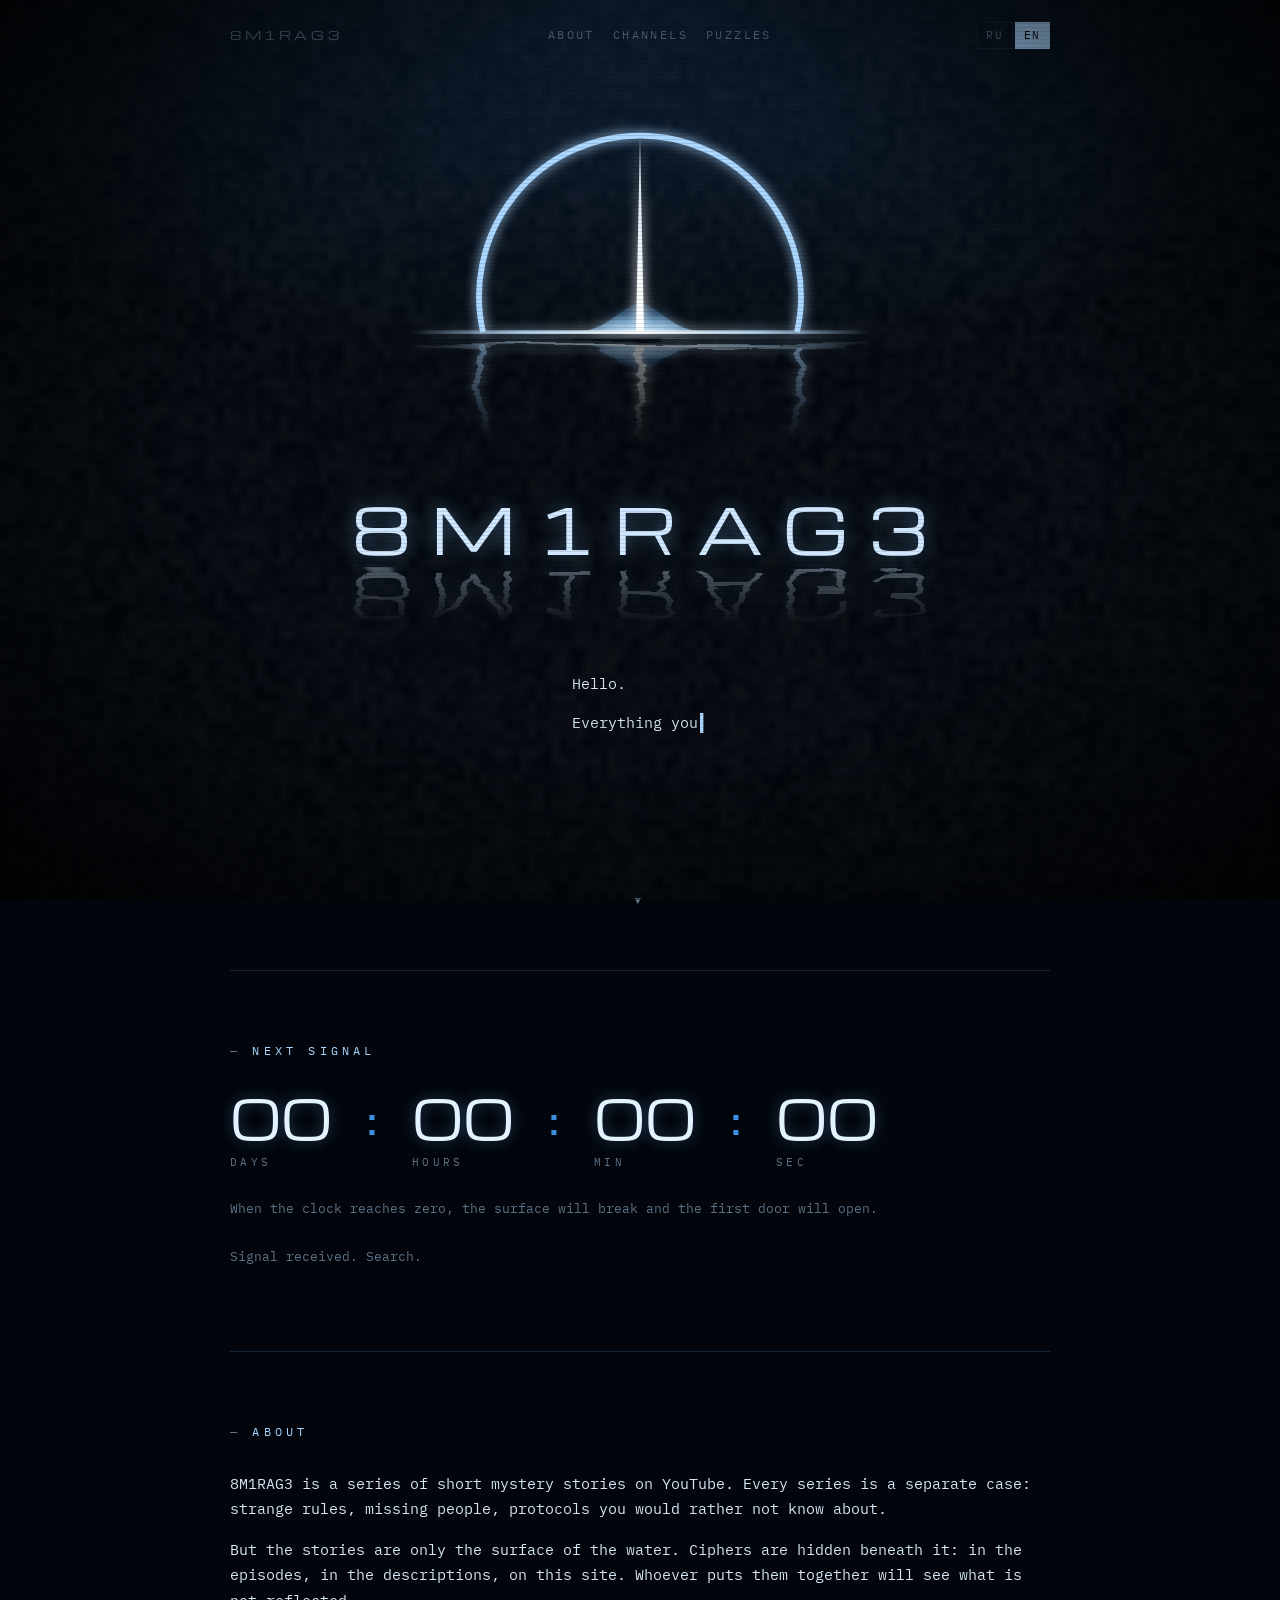
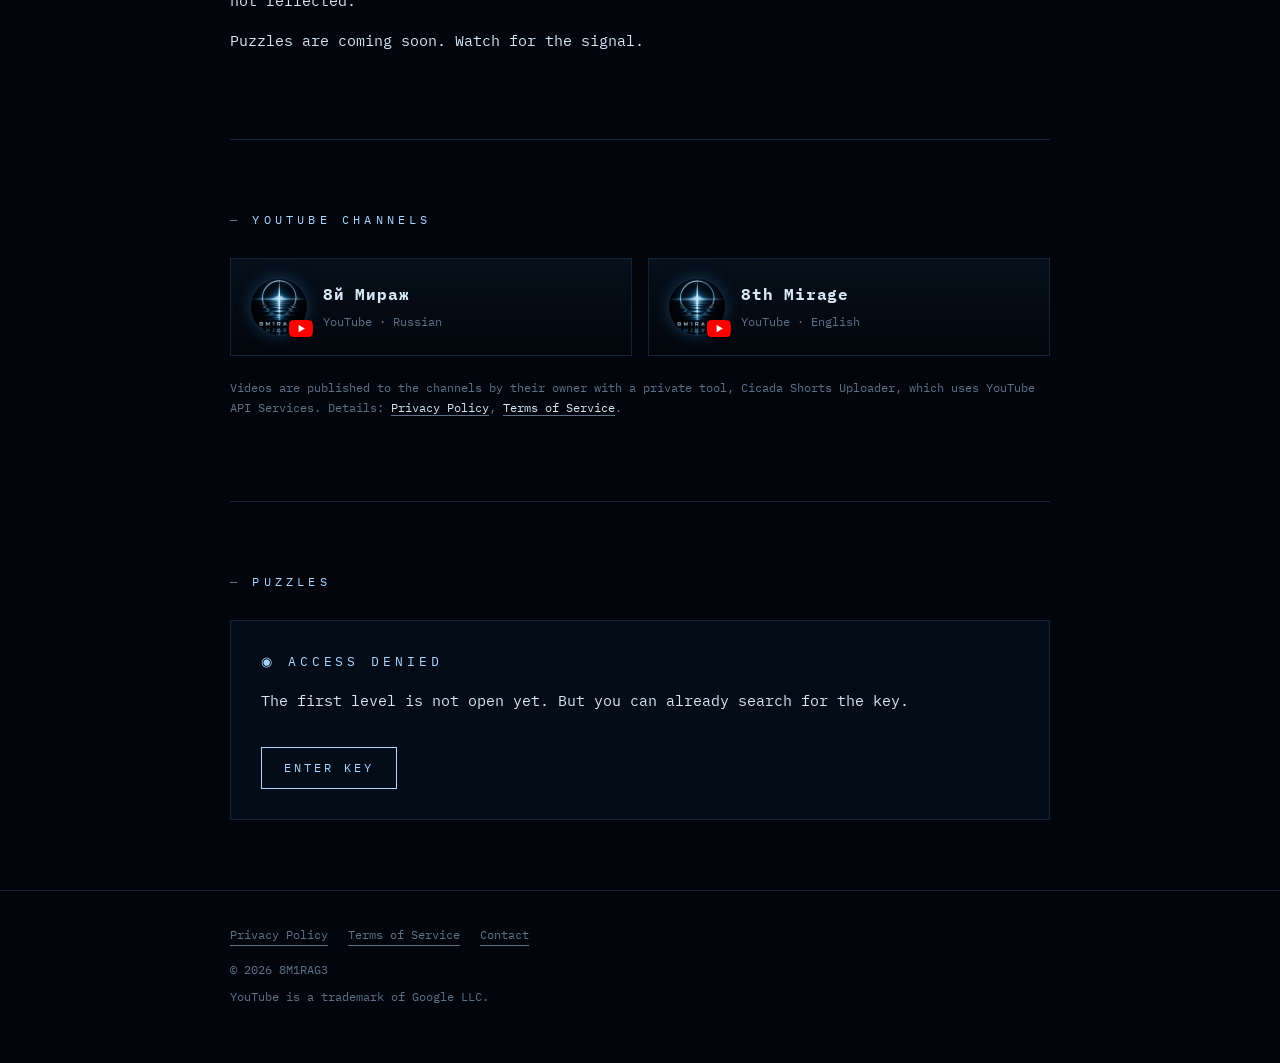
==== commit ed74c464: "Update channel cards: new names 8й Мираж / 8th Mirage and avatars Co-Authored-By: Claude Opus 5.5 <n" ====
--- a/index.html
+++ b/index.html
@@ -104,12 +104,12 @@
     <h2><span data-l="ru">Каналы на YouTube</span><span data-l="en">YouTube channels</span></h2>
     <div class="channels">
       <a class="channel" href="https://www.youtube.com/channel/UC3V9OMhAj-2E0dM-iH7ePkg" target="_blank" rel="noopener">
-        <svg class="yt" viewBox="0 0 28 20" aria-label="YouTube"><path fill="#FF0000" d="M27.4 3.1A3.5 3.5 0 0 0 25 .6C22.8 0 14 0 14 0S5.2 0 3 .6A3.5 3.5 0 0 0 .6 3.1C0 5.3 0 10 0 10s0 4.7.6 6.9A3.5 3.5 0 0 0 3 19.4c2.2.6 11 .6 11 .6s8.8 0 11-.6a3.5 3.5 0 0 0 2.4-2.5c.6-2.2.6-6.9.6-6.9s0-4.7-.6-6.9Z"/><path fill="#fff" d="m11.2 14.3 7.3-4.3-7.3-4.3v8.6Z"/></svg>
-        <span><b>Цикада 3301</b><small><span data-l="ru">YouTube · на русском</span><span data-l="en">YouTube · Russian</span></small></span>
+        <span class="ava"><img src="avatar-ru.jpg" alt="8й Мираж"><svg class="yt" viewBox="0 0 28 20" aria-label="YouTube"><path fill="#FF0000" d="M27.4 3.1A3.5 3.5 0 0 0 25 .6C22.8 0 14 0 14 0S5.2 0 3 .6A3.5 3.5 0 0 0 .6 3.1C0 5.3 0 10 0 10s0 4.7.6 6.9A3.5 3.5 0 0 0 3 19.4c2.2.6 11 .6 11 .6s8.8 0 11-.6a3.5 3.5 0 0 0 2.4-2.5c.6-2.2.6-6.9.6-6.9s0-4.7-.6-6.9Z"/><path fill="#fff" d="m11.2 14.3 7.3-4.3-7.3-4.3v8.6Z"/></svg></span>
+        <span><b>8й Мираж</b><small><span data-l="ru">YouTube · на русском</span><span data-l="en">YouTube · Russian</span></small></span>
       </a>
       <a class="channel" href="https://www.youtube.com/channel/UCgP9jRkaAJPh_b6TvErUX9g" target="_blank" rel="noopener">
-        <svg class="yt" viewBox="0 0 28 20" aria-label="YouTube"><path fill="#FF0000" d="M27.4 3.1A3.5 3.5 0 0 0 25 .6C22.8 0 14 0 14 0S5.2 0 3 .6A3.5 3.5 0 0 0 .6 3.1C0 5.3 0 10 0 10s0 4.7.6 6.9A3.5 3.5 0 0 0 3 19.4c2.2.6 11 .6 11 .6s8.8 0 11-.6a3.5 3.5 0 0 0 2.4-2.5c.6-2.2.6-6.9.6-6.9s0-4.7-.6-6.9Z"/><path fill="#fff" d="m11.2 14.3 7.3-4.3-7.3-4.3v8.6Z"/></svg>
-        <span><b>Cicada 3301</b><small><span data-l="ru">YouTube · на английском</span><span data-l="en">YouTube · English</span></small></span>
+        <span class="ava"><img src="avatar-en.jpg" alt="8th Mirage"><svg class="yt" viewBox="0 0 28 20" aria-label="YouTube"><path fill="#FF0000" d="M27.4 3.1A3.5 3.5 0 0 0 25 .6C22.8 0 14 0 14 0S5.2 0 3 .6A3.5 3.5 0 0 0 .6 3.1C0 5.3 0 10 0 10s0 4.7.6 6.9A3.5 3.5 0 0 0 3 19.4c2.2.6 11 .6 11 .6s8.8 0 11-.6a3.5 3.5 0 0 0 2.4-2.5c.6-2.2.6-6.9.6-6.9s0-4.7-.6-6.9Z"/><path fill="#fff" d="m11.2 14.3 7.3-4.3-7.3-4.3v8.6Z"/></svg></span>
+        <span><b>8th Mirage</b><small><span data-l="ru">YouTube · на английском</span><span data-l="en">YouTube · English</span></small></span>
       </a>
     </div>
     <p class="yt-note">
--- a/style.css
+++ b/style.css
@@ -137,7 +137,9 @@
   background: linear-gradient(180deg, rgba(61,143,224,.07), rgba(61,143,224,0)); transition: border-color .2s, transform .2s;
 }
 .channel:hover { border-color: var(--ice); transform: translateY(-2px); color: var(--fg); }
-.channel .yt { width: 46px; flex: none; }
+.channel .ava { position: relative; width: 56px; height: 56px; flex: none; }
+.channel .ava img { width: 56px; height: 56px; border-radius: 50%; display: block; box-shadow: 0 0 0 1px var(--faint), 0 0 16px rgba(61,143,224,.35); }
+.channel .yt { position: absolute; right: -6px; bottom: -2px; width: 24px; filter: drop-shadow(0 1px 2px #000); }
 .channel b { display: block; font-size: 16px; letter-spacing: .05em; }
 .channel small { color: var(--dim); font-size: 12px; }
 .yt-note { color: var(--dim); font-size: 12px; margin-top: 22px; }
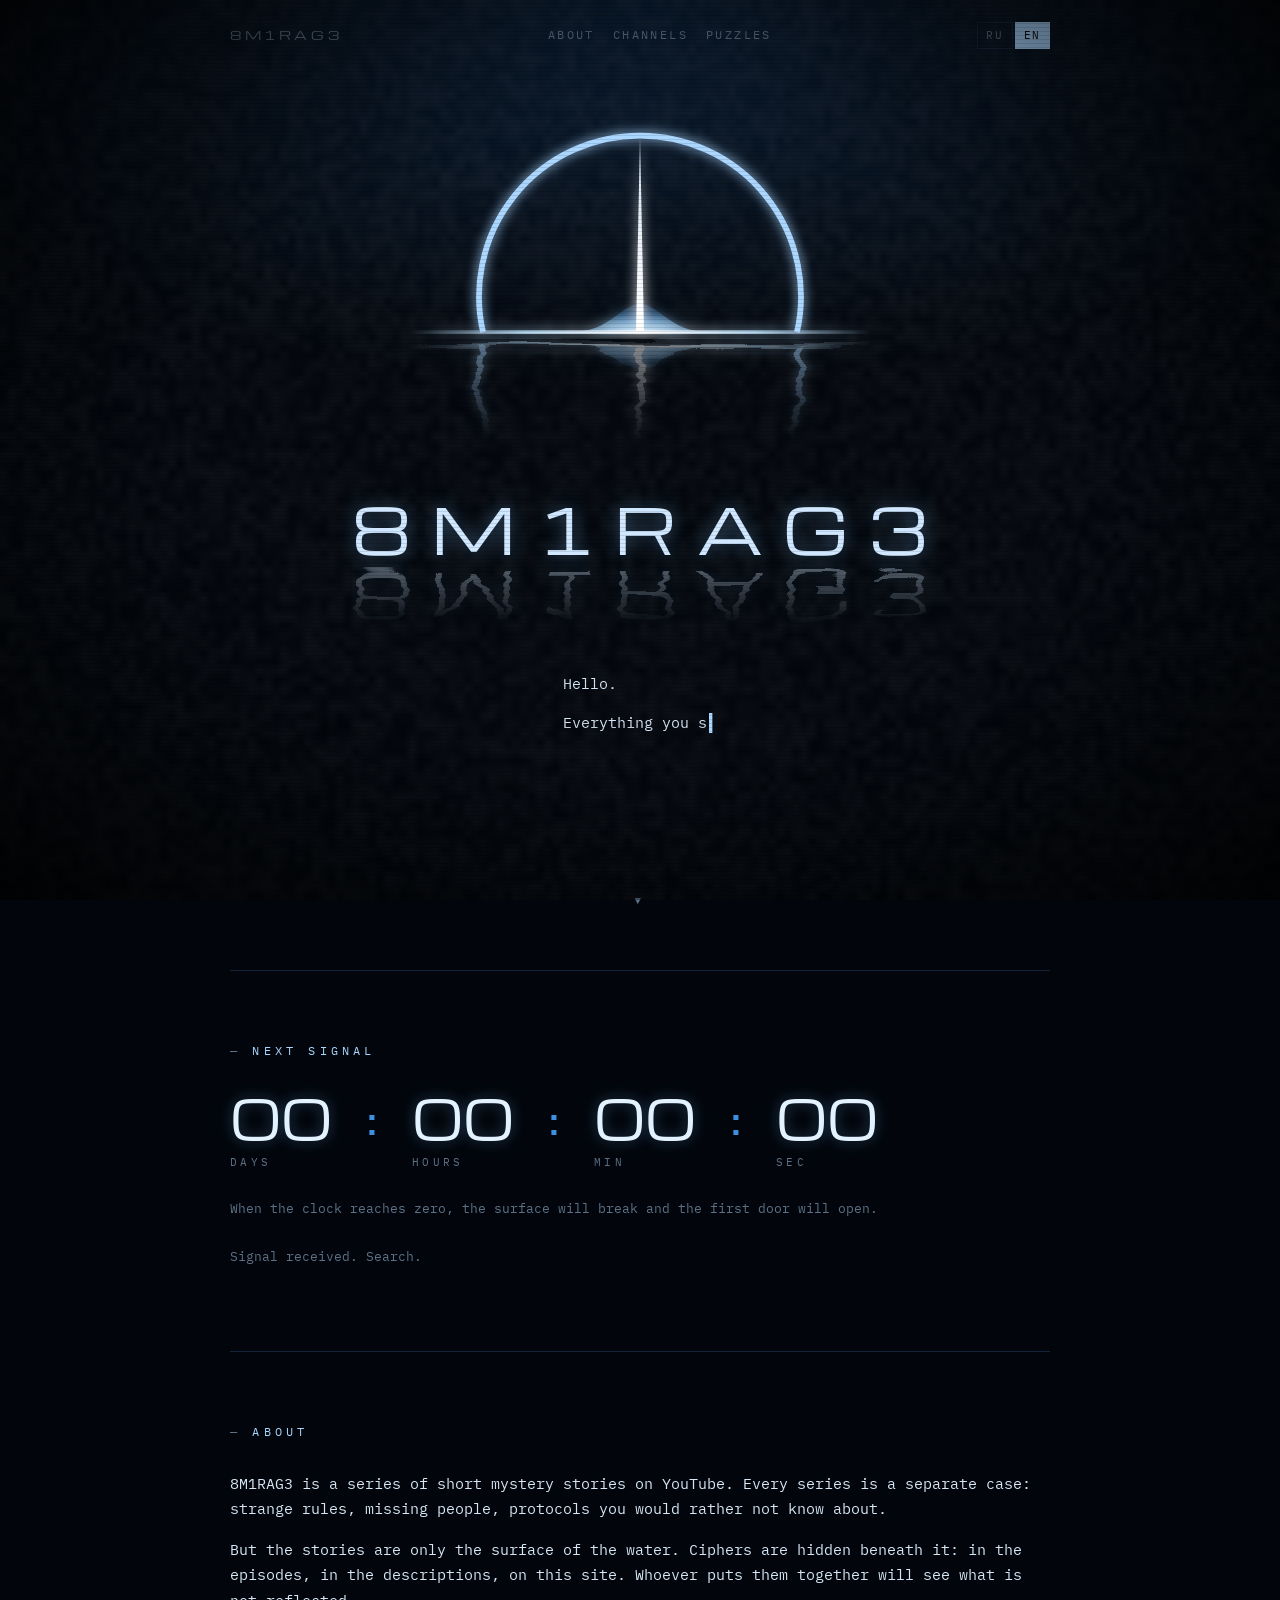
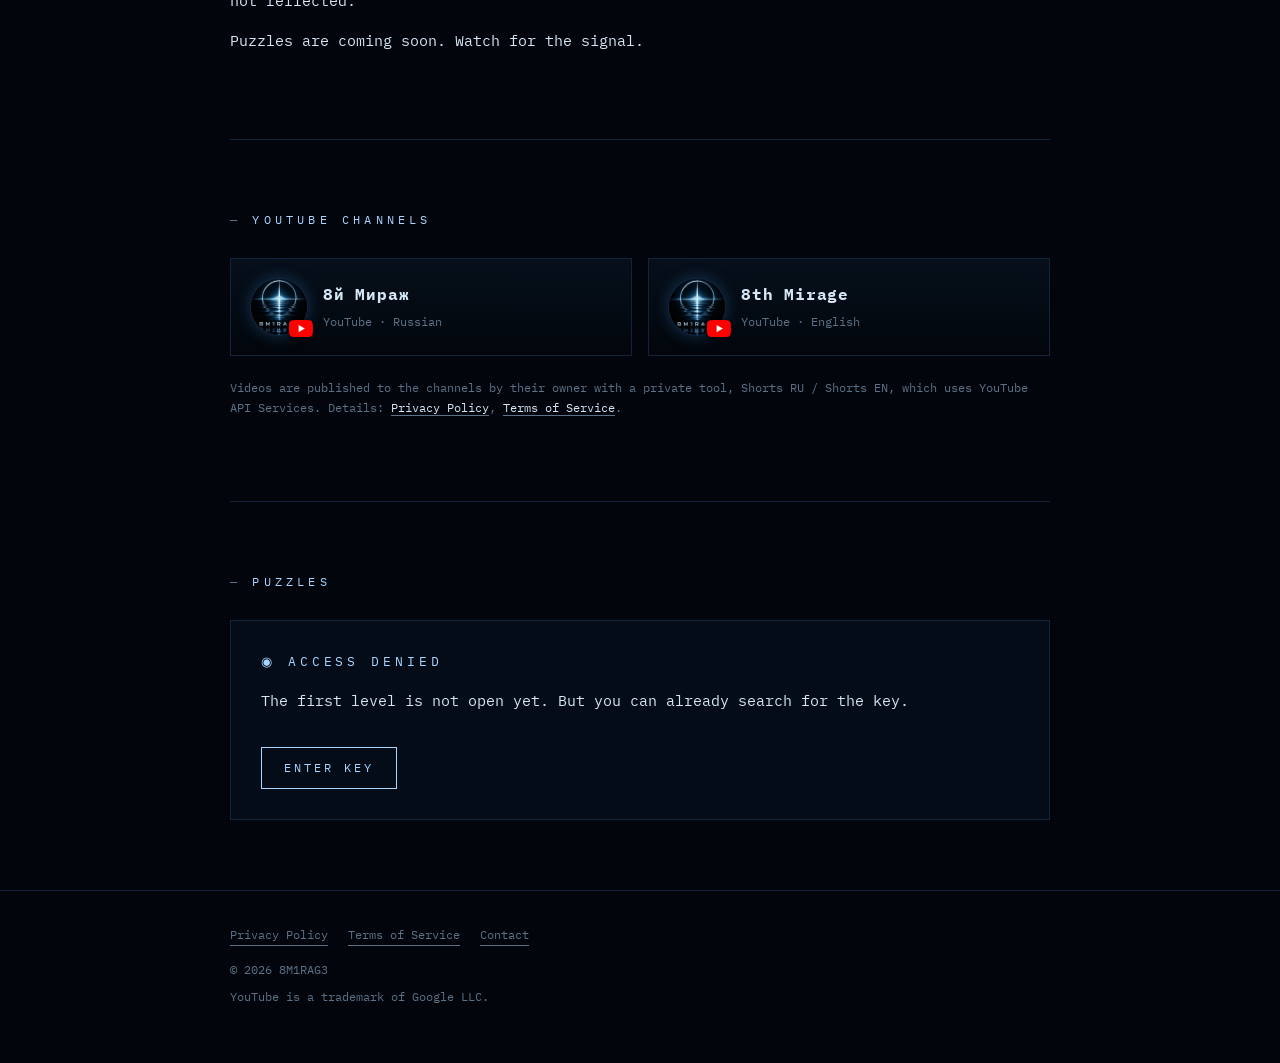
==== commit 9e334ce5: "Rename uploader tool to Shorts RU / Shorts EN, mark current legal page in header Co-Authored-By: Cla" ====
--- a/index.html
+++ b/index.html
@@ -113,8 +113,8 @@
       </a>
     </div>
     <p class="yt-note">
-      <span data-l="ru">Видео публикуются на каналах владельцем с помощью собственного инструмента Cicada Shorts Uploader, который использует YouTube API Services. Подробнее: <a href="privacy.html">Политика конфиденциальности</a>, <a href="terms.html">Условия использования</a>.</span>
-      <span data-l="en">Videos are published to the channels by their owner with a private tool, Cicada Shorts Uploader, which uses YouTube API Services. Details: <a href="privacy.html">Privacy Policy</a>, <a href="terms.html">Terms of Service</a>.</span>
+      <span data-l="ru">Видео публикуются на каналах владельцем с помощью собственного инструмента Shorts RU / Shorts EN, который использует YouTube API Services. Подробнее: <a href="privacy.html">Политика конфиденциальности</a>, <a href="terms.html">Условия использования</a>.</span>
+      <span data-l="en">Videos are published to the channels by their owner with a private tool, Shorts RU / Shorts EN, which uses YouTube API Services. Details: <a href="privacy.html">Privacy Policy</a>, <a href="terms.html">Terms of Service</a>.</span>
     </p>
   </section>
 
--- a/style.css
+++ b/style.css
@@ -60,6 +60,7 @@
 header.top nav { display: flex; gap: 18px; flex-wrap: wrap; }
 header.top nav a { border: 0; color: var(--dim); }
 header.top nav a:hover { color: var(--fg); }
+header.top nav .here { color: var(--ice); }
 .home-link { border: 0; color: var(--dim); font-family: var(--wide); letter-spacing: .3em; }
 
 .lang { display: flex; gap: 2px; }
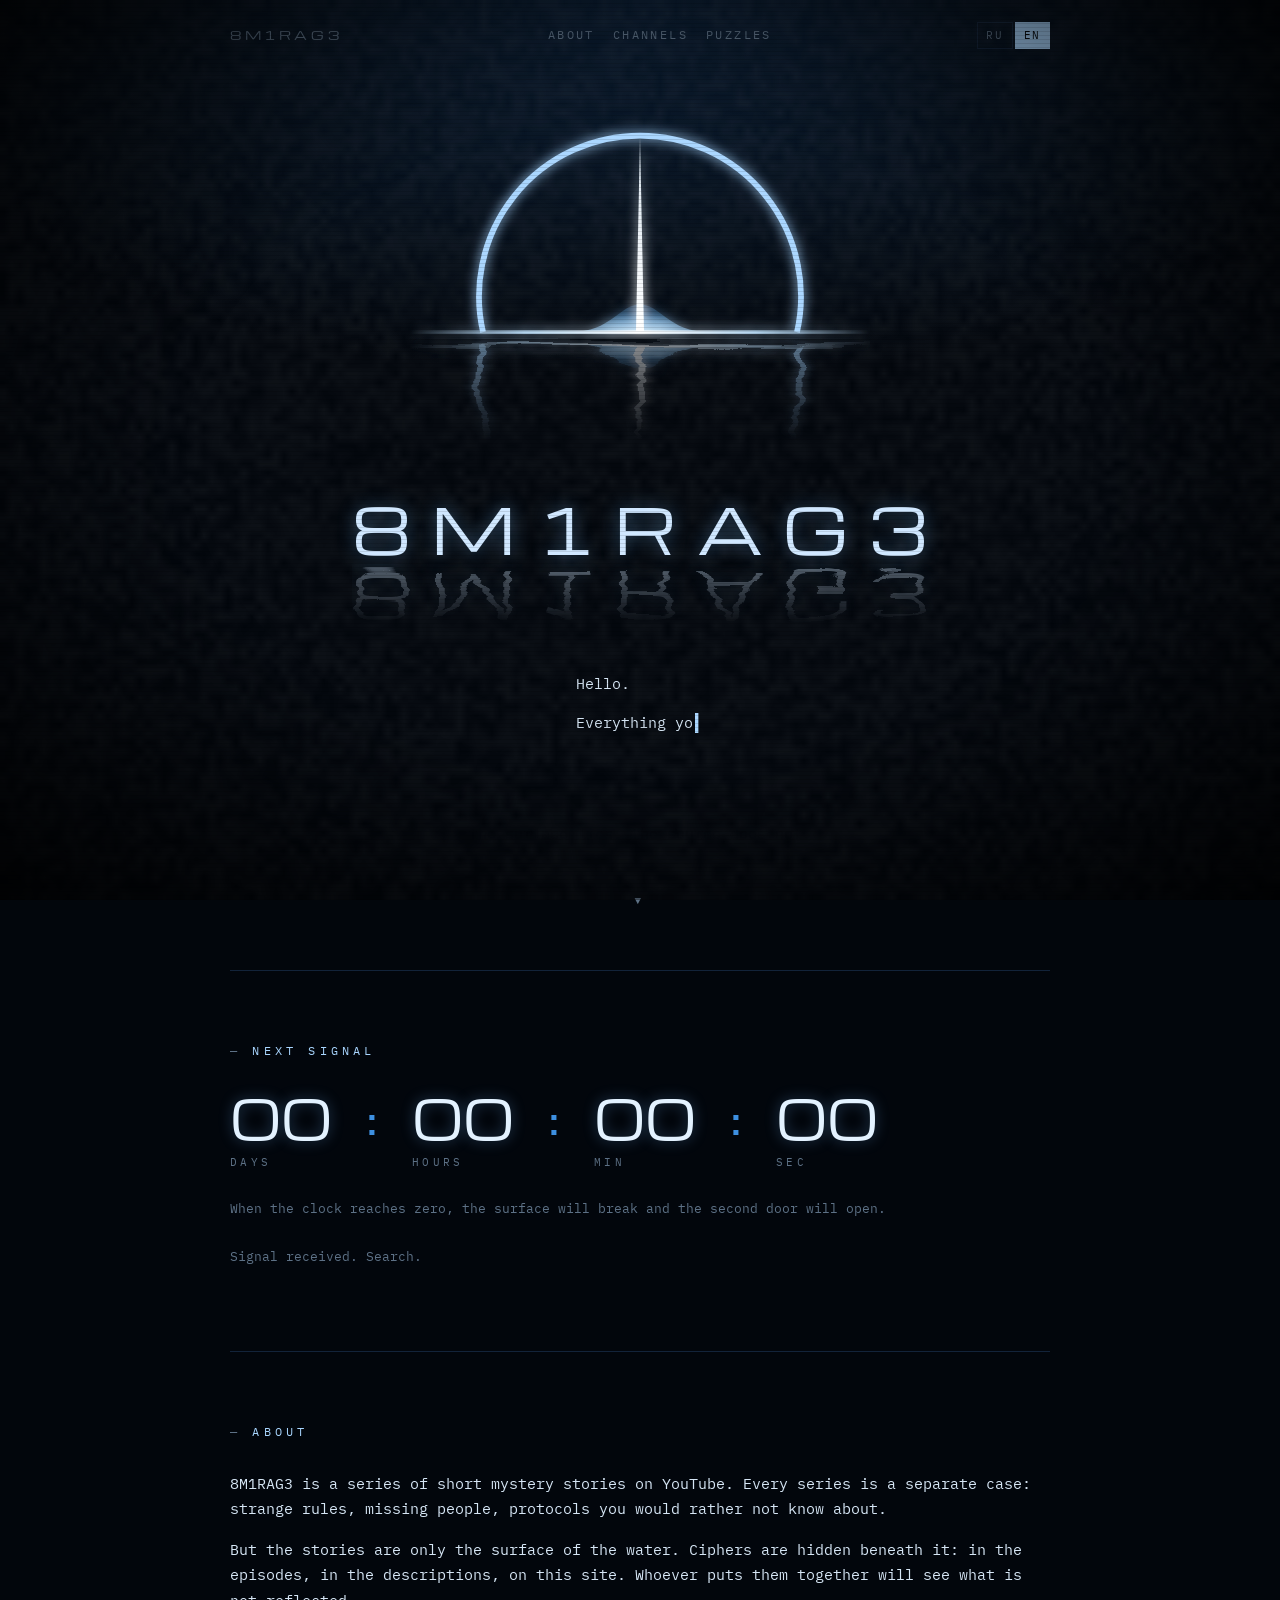
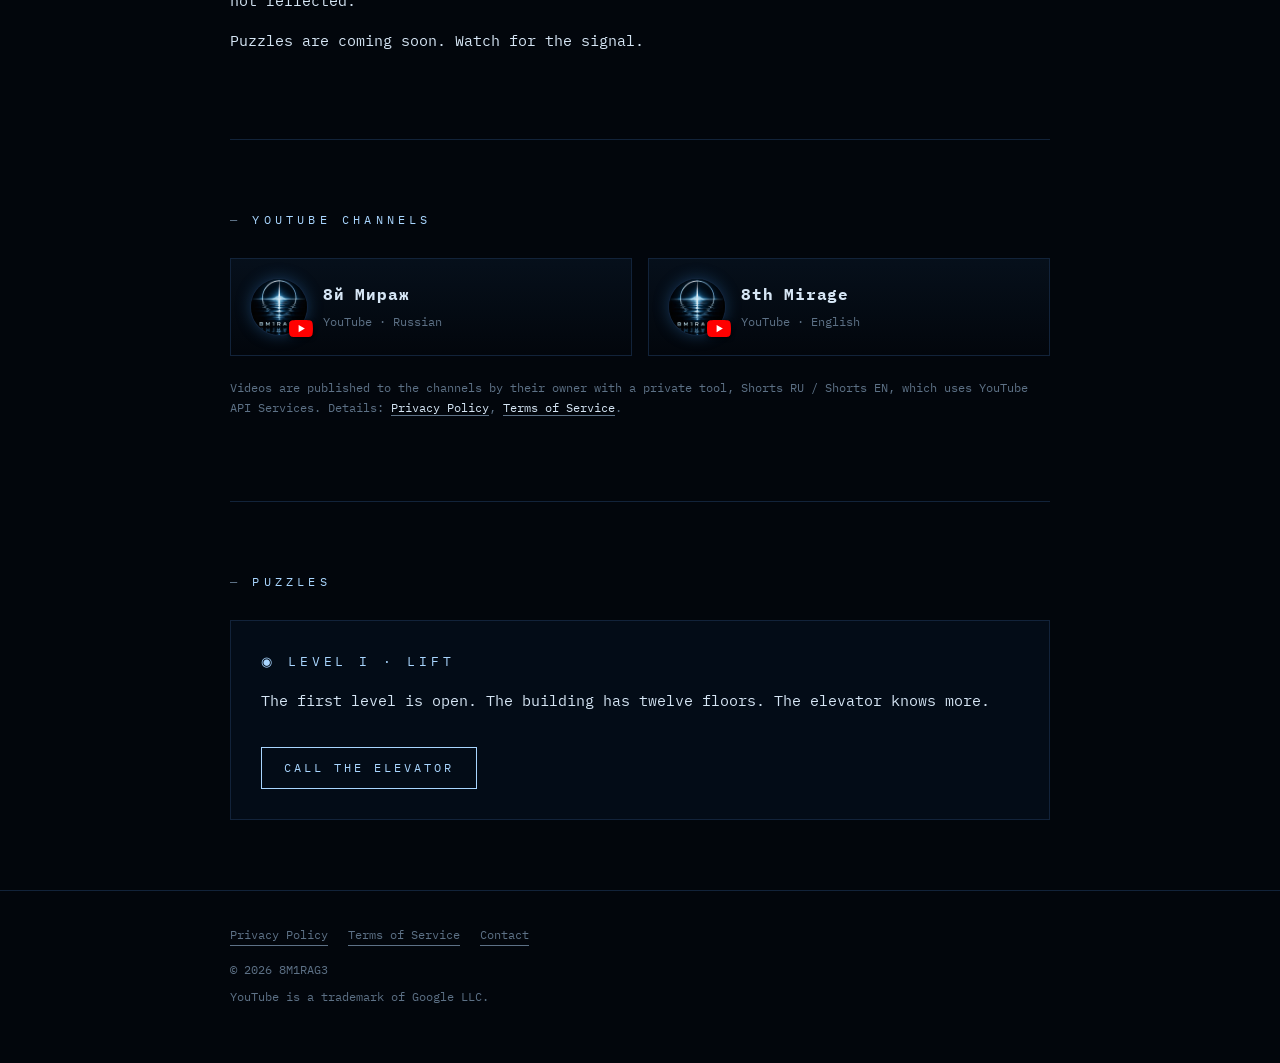
==== commit 90db5570: "Add puzzle level I: Lift (13th floor dispatcher log and elevator panel) Co-Authored-By: Claude Opus " ====
--- a/index.html
+++ b/index.html
@@ -15,7 +15,7 @@
 </head>
 <body>
 <!--
-  [base64]
+  [base64]
 -->
 <svg class="svgdefs" aria-hidden="true">
   <filter id="water" x="-5%" y="-20%" width="110%" height="140%">
@@ -77,8 +77,8 @@
       <div class="cell"><div class="num" data-s>00</div><div class="lbl"><span data-l="ru">секунд</span><span data-l="en">sec</span></div></div>
     </div>
     <p class="signal-note">
-      <span data-l="ru">Когда счётчик дойдёт до нуля, поверхность дрогнет и откроется первая дверь.</span>
-      <span data-l="en">When the clock reaches zero, the surface will break and the first door will open.</span>
+      <span data-l="ru">Когда счётчик дойдёт до нуля, поверхность дрогнет и откроется вторая дверь.</span>
+      <span data-l="en">When the clock reaches zero, the surface will break and the second door will open.</span>
     </p>
     <p class="signal-note signal-live" hidden>
       <span data-l="ru">Сигнал получен. Ищи.</span>
@@ -121,9 +121,9 @@
   <section id="puzzles">
     <h2><span data-l="ru">Загадки</span><span data-l="en">Puzzles</span></h2>
     <div class="gate">
-      <div class="status"><span data-l="ru">ДОСТУП ЗАКРЫТ</span><span data-l="en">ACCESS DENIED</span></div>
-      <p><span data-l="ru">Первый уровень ещё не открыт. Но ключ уже можно искать.</span><span data-l="en">The first level is not open yet. But you can already search for the key.</span></p>
-      <a class="btn" href="puzzles.html"><span data-l="ru">Ввести ключ</span><span data-l="en">Enter key</span></a>
+      <div class="status"><span data-l="ru">УРОВЕНЬ I · ЛИФТ</span><span data-l="en">LEVEL I · LIFT</span></div>
+      <p><span data-l="ru">Первый уровень открыт. В доме двенадцать этажей. Лифт знает больше.</span><span data-l="en">The first level is open. The building has twelve floors. The elevator knows more.</span></p>
+      <a class="btn" href="lift.html"><span data-l="ru">Вызвать лифт</span><span data-l="en">Call the elevator</span></a>
     </div>
   </section>
 </div>
--- a/style.css
+++ b/style.css
@@ -169,6 +169,48 @@
 .page-title { font-family: var(--wide); font-weight: 400; font-size: clamp(28px, 7vw, 52px); letter-spacing: .25em; margin: 10px 0 0; line-height: 1.15; color: #cfe7ff; text-shadow: 0 0 18px rgba(120,190,255,.4); }
 .page-title.reflect { margin: 0; opacity: .3; }
 
+/* ---------- I · lift ---------- */
+.intro { max-width: 620px; margin: 30px 0 40px; }
+.lift { display: grid; grid-template-columns: 1fr 190px; gap: 34px; align-items: start; }
+.logbook h2 { margin-bottom: 16px; }
+.spec { color: var(--dim); font-size: 13px; }
+.entry { border-left: 2px solid var(--faint); padding: 4px 0 4px 18px; margin: 22px 0; }
+.entry .stamp { font-size: 12px; letter-spacing: .25em; color: var(--ice); }
+.entry p { margin: 6px 0 0; }
+
+.panel {
+  position: sticky; top: 24px; padding: 20px 18px 16px; border-radius: 14px;
+  background: linear-gradient(160deg, #1b2a3b, #0b1622 60%, #101e2d);
+  border: 1px solid #2a3f57; box-shadow: inset 0 1px 0 rgba(255,255,255,.06), 0 20px 40px rgba(0,0,0,.5);
+}
+.panel .display {
+  font-family: var(--wide); text-align: center; font-size: 30px; letter-spacing: .1em; color: #ff5a3c;
+  background: #050505; border-radius: 6px; padding: 8px 0; margin-bottom: 18px; text-shadow: 0 0 10px rgba(255,90,60,.7);
+  font-variant-numeric: tabular-nums;
+}
+.panel .buttons { display: grid; grid-template-columns: 1fr 1fr; gap: 12px; justify-items: center; }
+.panel button {
+  width: 56px; height: 56px; border-radius: 50%; cursor: pointer; font: 600 15px var(--mono); color: #b9c8d8;
+  background: radial-gradient(circle at 35% 30%, #3a4b5e, #18232f 70%); border: 2px solid #4a5d72;
+  box-shadow: 0 3px 0 #070c12, inset 0 1px 1px rgba(255,255,255,.15); transition: transform .05s;
+}
+.panel button:active { transform: translateY(2px); box-shadow: 0 1px 0 #070c12; }
+.panel button.lit { color: #fff; border-color: var(--ice); box-shadow: 0 0 14px var(--glow), inset 0 0 10px rgba(169,214,255,.5); }
+.panel .b13 {
+  display: block; margin: 16px auto 0; color: #ffb3a6; border-color: #b8322a;
+  box-shadow: 0 0 18px rgba(255,60,40,.6), inset 0 0 8px rgba(255,60,40,.5); animation: breathe 1.6s infinite;
+}
+.panel .b13[hidden] { display: none; }
+.panel-foot { text-align: center; color: var(--dim); font-size: 11px; letter-spacing: .2em; margin-top: 16px; text-transform: uppercase; }
+.panel.arrive { animation: shake .5s 2; }
+
+.reveal { margin-top: 50px; border: 1px solid #5a1f1f; padding: 28px; background: rgba(90,10,10,.18); box-shadow: 0 0 40px rgba(180,20,20,.15) inset; }
+.reveal .status { color: #ff6b5a; letter-spacing: .3em; font-size: 13px; }
+.reveal-text { font-size: 16px; margin: 14px 0; }
+
+.levels li a { border: 0; color: var(--fg); }
+.levels li .open { color: var(--ice); }
+
 .levels { list-style: none; padding: 0; margin: 34px 0 0; }
 .levels li { display: flex; justify-content: space-between; padding: 12px 0; border-bottom: 1px dashed var(--faint); color: var(--dim); }
 .levels li .lock { color: var(--glow); }
@@ -199,6 +241,8 @@
   section { padding: 52px 0; }
   .gate { padding: 22px; }
   .countdown .sep { display: none; }
+  .lift { grid-template-columns: 1fr; }
+  .panel { position: static; max-width: 220px; margin: 0 auto; }
   .word { letter-spacing: .2em; margin-left: .2em; }
   .mark .reflect { height: 80px; }
 }
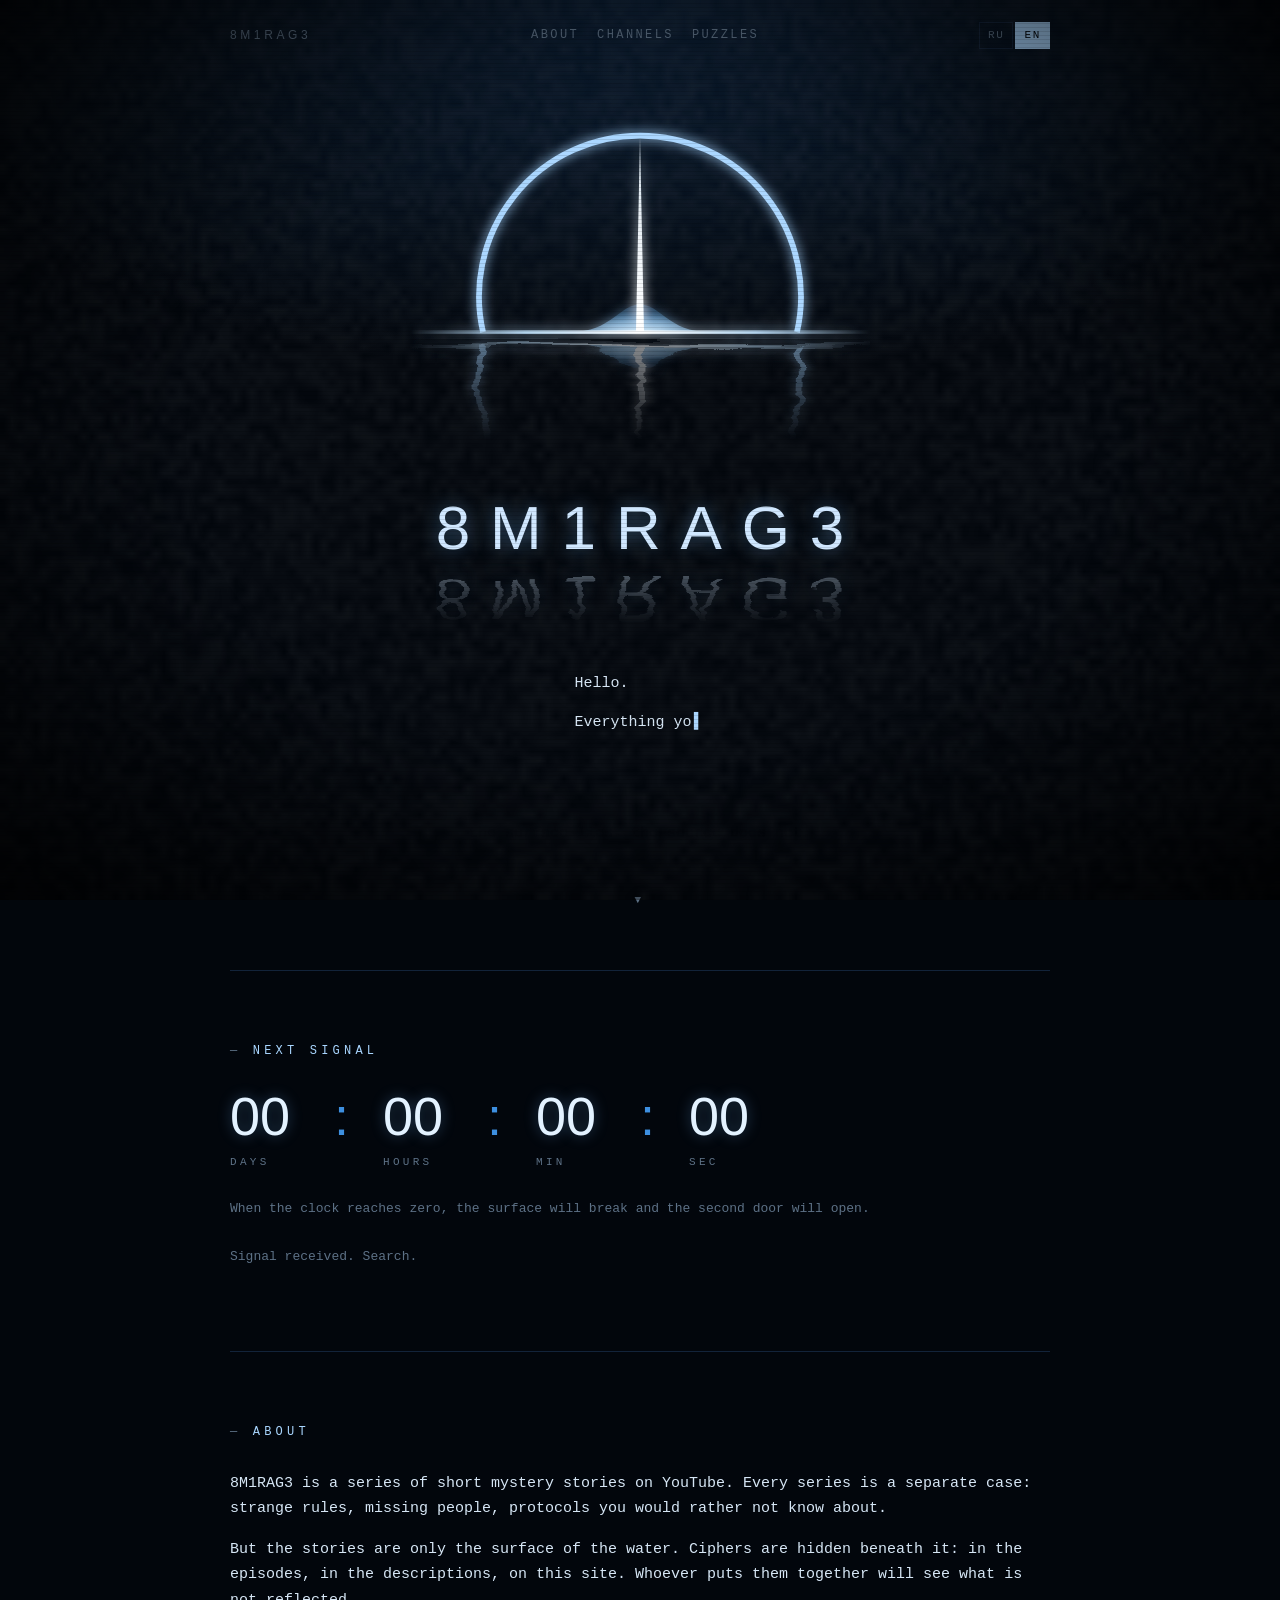
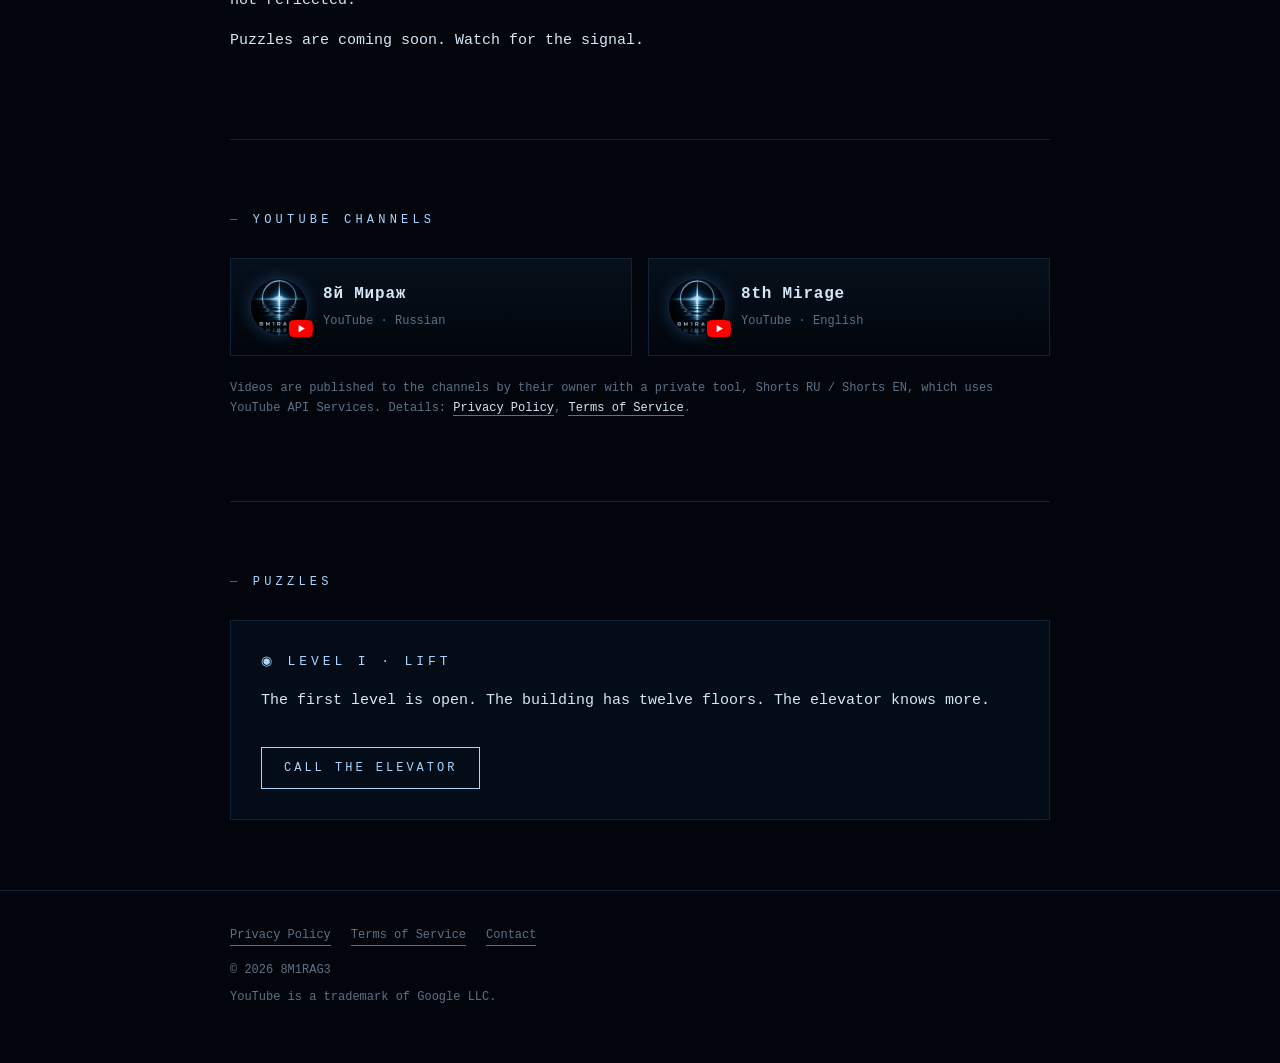
==== commit e05226c7: "Harden puzzles: PBKDF2 + AES-GCM, sealed level pages, CSP; prepare cookie-free analytics Answers no " ====
--- a/index.html
+++ b/index.html
@@ -3,6 +3,8 @@
 <head>
 <meta charset="utf-8">
 <meta name="viewport" content="width=device-width, initial-scale=1">
+<meta http-equiv="Content-Security-Policy" content="default-src 'self'; script-src 'self' https://gc.zgo.at; style-src 'self' 'unsafe-inline' https://fonts.googleapis.com; font-src https://fonts.gstatic.com; img-src 'self' data: https://*.goatcounter.com; connect-src 'self' https://*.goatcounter.com; base-uri 'self'; form-action 'self'; object-src 'none'">
+<meta name="referrer" content="strict-origin-when-cross-origin">
 <title data-ru="8M1RAG3" data-en="8M1RAG3">8M1RAG3</title>
 <meta name="description" content="8M1RAG3 — mystery short stories on YouTube, ciphers and puzzles.">
 <meta property="og:title" content="8M1RAG3">
